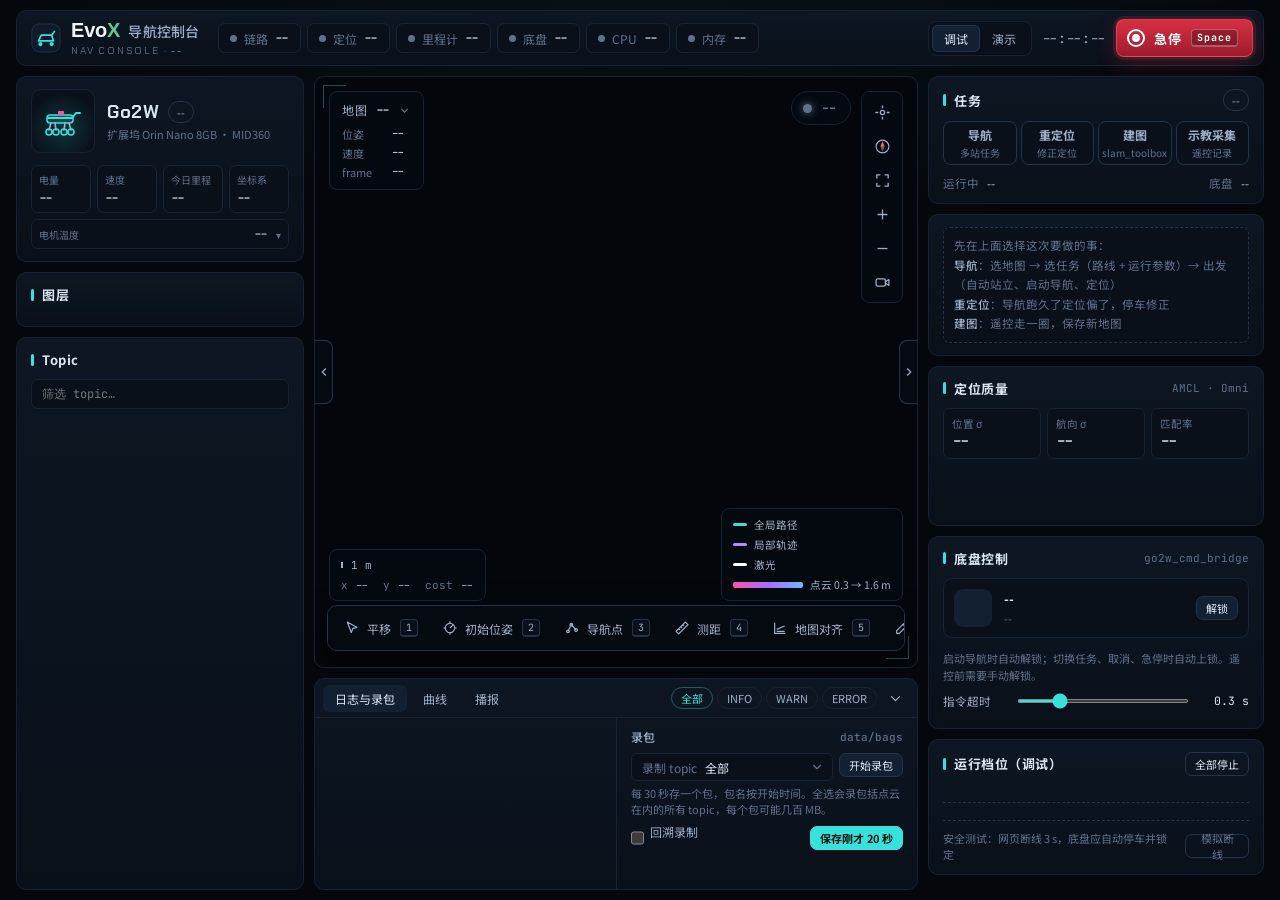
==== static/index.html @ 3ba80082 "Web console v1.1.14: audio broadcast through the robot's own speaker - server/audio.py: domain 0 aud" ====
<!doctype html>
<html lang="zh-CN">
<head>
<meta charset="utf-8">
<meta name="viewport" content="width=device-width, initial-scale=1">
<title>EvoX 导航控制台</title>
<link rel="icon" type="image/png" sizes="32x32" href="img/favicon-32.png">
<link rel="icon" type="image/png" sizes="64x64" href="img/favicon-64.png">
<link rel="apple-touch-icon" href="img/favicon-180.png">
<link rel="preconnect" href="https://fonts.googleapis.com">
<link rel="preconnect" href="https://fonts.gstatic.com" crossorigin>
<link rel="stylesheet" href="https://fonts.googleapis.com/css2?family=Chakra+Petch:wght@500;600;700&family=JetBrains+Mono:wght@400;500&family=Noto+Sans+SC:wght@400;500;700&display=swap">
<link rel="stylesheet" href="css/console.css">
</head>
<body>
<div class="app">
  <header class="top panel">
    <div class="brand">
      <img class="brand-photo robot-img" alt="Go2W" hidden>
      <svg class="robot-fallback" viewBox="0 0 32 32" aria-hidden="true"><rect x="1" y="1" width="30" height="30" rx="8" fill="#0f1b28" stroke="#22334a"/><path d="M8 19h16l-2-6H11z" fill="none" stroke="#38e1dc" stroke-width="1.8" stroke-linejoin="round"/><circle cx="10" cy="22.5" r="2.2" fill="#38e1dc"/><circle cx="22" cy="22.5" r="2.2" fill="#38e1dc"/><path d="M22 13l3-4" stroke="#38e1dc" stroke-width="1.8" stroke-linecap="round"/></svg>
      <div>
        <div class="brand-name"><span class="evox" aria-label="EvoX">Evo<i>X</i></span><span>导航控制台</span></div>
        <div class="brand-sub">NAV CONSOLE · <b id="srcBadge">--</b><button class="ver" id="verBadge" type="button" title="版本和更新说明" hidden></button></div>
      </div>
    </div>
    <div class="chips">
      <div class="chip" id="chLink"><i></i><span class="k">链路</span><b>--</b></div>
      <div class="chip" id="chLoc"><i></i><span class="k">定位</span><b>--</b></div>
      <div class="chip" id="chOdom"><i></i><span class="k">里程计</span><b>--</b></div>
      <div class="chip" id="chBase"><i></i><span class="k">底盘</span><b>--</b></div>
      <div class="chip" id="chPose" hidden><i></i><span class="k">姿态</span><b>--</b></div>
      <div class="chip" id="chCpu"><i></i><span class="k">CPU</span><b>--</b></div>
      <div class="chip" id="chMem"><i></i><span class="k">内存</span><b>--</b></div>
      <div class="chip rec" id="chRec" hidden><i></i><span class="k">录包</span><b>00:00</b></div>
    </div>
    <div class="top-right">
      <div class="seg" role="group" aria-label="界面模式">
        <button id="mDebug" class="on">调试</button><button id="mDemo">演示</button>
      </div>
      <div class="clock" id="clock">--:--:--</div>
      <button class="estop" id="estopBtn"><span class="estop-ring"></span>急停<kbd>Space</kbd></button>
    </div>
  </header>

  <div class="main">
    <aside class="col left">
      <section class="panel card">
        <div class="robot">
          <div class="robot-ico">
            <img class="robot-photo robot-img" alt="Go2W 机器人照片" hidden>
            <svg class="robot-fallback" width="46" height="34" viewBox="0 0 46 34" aria-hidden="true"><path d="M8 14h24l4-5h4" fill="none" stroke="#38e1dc" stroke-width="2" stroke-linecap="round" stroke-linejoin="round"/><rect x="7" y="11" width="26" height="8" rx="3" fill="rgba(56,225,220,.15)" stroke="#38e1dc" stroke-width="1.5"/><path d="M11 19l-2 7M29 19l2 7M15 19l1 7M25 19l-1 7" stroke="#9db0c7" stroke-width="1.6" stroke-linecap="round"/><circle cx="9" cy="28" r="3" fill="none" stroke="#38e1dc" stroke-width="1.6"/><circle cx="31" cy="28" r="3" fill="none" stroke="#38e1dc" stroke-width="1.6"/><circle cx="16" cy="28" r="3" fill="none" stroke="#38e1dc" stroke-width="1.6"/><circle cx="24" cy="28" r="3" fill="none" stroke="#38e1dc" stroke-width="1.6"/><rect x="18" y="7" width="6" height="4" rx="1" fill="#ff4fa3"/></svg>
          </div>
          <div>
            <div style="display:flex;align-items:center;gap:8px"><span class="robot-name">Go2W</span><span class="pill" id="robotPill">--</span></div>
            <div class="robot-sub">扩展坞 Orin Nano 8GB · MID360</div>
          </div>
        </div>
        <div class="stat4">
          <div><span>电量</span><b id="sBat">--</b></div>
          <div><span>速度</span><b id="sSpd">--</b></div>
          <div><span>今日里程</span><b id="sOdo">--</b></div>
          <div><span>坐标系</span><b id="sFrame">--</b></div>
        </div>
        <!-- 电机温度：平时一行显示最热的电机，点开看 16 个（4 条腿 × 髋 / 大腿 / 小腿 / 轮） -->
        <button class="mt-row" id="mtRow" aria-expanded="false" title="点开看全部电机温度">
          <span class="mt-k">电机温度</span><span class="mt-v" id="mtSum">--</span><span class="mt-car" aria-hidden="true">▾</span>
        </button>
        <div class="mt-box" id="mtBox" hidden>
          <!-- 下拉切换看什么（同 app「狗腿信息」）：温度 / 错误标志 -->
          <div class="mt-bar"><select id="mtView" aria-label="电机信息"></select><span class="mt-note" id="mtNote"></span></div>
          <div class="mt-grid" id="mtGrid"></div>
        </div>
        <!-- 运控姿态：站起 / 趴下；网页站起来（或跑完任务）后空闲 30 s 原地趴下，倒计时时可以「保持站立」 -->
        <div class="pose-row" id="poseRow" hidden>
          <span class="pose-txt" id="poseTxt">--</span>
          <button class="btn sm" id="poseHold" hidden title="不自动趴下，直到下次出发或手动趴下">保持站立</button>
          <button class="btn sm" id="poseUp">站起</button>
          <button class="btn sm danger" id="poseDown">趴下</button>
        </div>
        <!-- 爬台模式：融合策略（rough + climb 同时加载）才显示；开着时后端 5 Hz 发 2101，关掉 / 网页断开 1 s 内回 rough -->
        <div class="pose-row" id="climbRow" hidden>
          <span class="pose-txt" id="climbTxt">--</span>
          <button class="btn sm" id="climbBtn">开爬台模式</button>
        </div>
        <!-- 运控策略：只能趴着时切换（后端停掉运控、换策略重启） -->
        <div class="pose-row" id="policyRow" hidden>
          <span class="pose-txt">策略</span>
          <select class="policy-sel" id="policySel" aria-label="运控策略" title="只能趴着时切换"></select>
        </div>
      </section>

      <section class="panel card">
        <div class="card-h"><h3>图层</h3><span class="meta" id="layerCount"></span></div>
        <div class="layers" id="layers"></div>
      </section>

      <section class="panel card topics-card">
        <div class="card-h"><h3>Topic</h3><span class="meta" id="topicCount"></span></div>
        <input class="search" id="topicSearch" placeholder="筛选 topic…" autocomplete="off">
        <div class="topics" id="topics"></div>
      </section>
    </aside>

    <main class="center">
      <section class="stage" id="stage">
        <canvas id="map"></canvas>
        <button class="side-tab" id="leftToggle" title="收起左栏 ( [ )" aria-label="收起左栏" aria-expanded="true"><svg viewBox="0 0 24 24" fill="none" stroke="currentColor" stroke-width="2"><path d="M15 6l-6 6 6 6"/></svg></button>
        <button class="side-tab" id="rightToggle" title="收起右栏 ( ] )" aria-label="收起右栏" aria-expanded="true"><svg viewBox="0 0 24 24" fill="none" stroke="currentColor" stroke-width="2"><path d="M9 6l6 6-6 6"/></svg></button>
        <div class="hud hud-tl" id="hudTl">
          <button class="title" id="hudToggle" title="收起 / 展开">地图 <b id="hMap">--</b><svg viewBox="0 0 24 24" fill="none" stroke="currentColor" stroke-width="2"><path d="M6 9l6 6 6-6"/></svg></button>
          <span class="k">位姿</span><span class="v" id="hPose">--</span>
          <span class="k">速度</span><span class="v" id="hVel">--</span>
          <span class="k">frame</span><span class="v" id="hFrame">--</span>
        </div>
        <div class="aim-hint" id="aimHint" hidden></div>
        <div class="alignment-preview" id="alignPreview" hidden></div>
        <div class="hud run-state" id="runState" data-s="off" role="status" aria-live="polite"><i></i><b id="runStateTxt">--</b><small id="runStateSub"></small></div>
        <div class="hud hud-tr">
          <button class="ib" id="vFollow" title="跟随机器人 (F)"><svg viewBox="0 0 24 24" fill="none" stroke="currentColor" stroke-width="1.8"><circle cx="12" cy="12" r="3"/><path d="M12 2v4M12 18v4M2 12h4M18 12h4"/></svg></button>
          <button class="ib" id="vRot" title="地图方向"><svg viewBox="0 0 24 24" fill="none" stroke="currentColor" stroke-width="1.6"><circle cx="12" cy="12" r="9"/><g id="vRotNeedle"><path d="M12 4.5l3 7.5h-6z" fill="#ff6b6b" stroke="none"/><path d="M12 19.5l-3-7.5h6z" fill="currentColor" stroke="none" opacity=".55"/></g></svg></button>
          <button class="ib" id="vFit" title="适配地图"><svg viewBox="0 0 24 24" fill="none" stroke="currentColor" stroke-width="1.8"><path d="M4 9V4h5M20 9V4h-5M4 15v5h5M20 15v5h-5"/></svg></button>
          <button class="ib" id="vIn" title="放大"><svg viewBox="0 0 24 24" fill="none" stroke="currentColor" stroke-width="1.8"><path d="M12 5v14M5 12h14"/></svg></button>
          <button class="ib" id="vOut" title="缩小"><svg viewBox="0 0 24 24" fill="none" stroke="currentColor" stroke-width="1.8"><path d="M5 12h14"/></svg></button>
          <button class="ib" id="vCam" title="摄像头浮窗" aria-label="打开摄像头浮窗" aria-pressed="false"><svg viewBox="0 0 24 24" fill="none" stroke="currentColor" stroke-width="1.8" stroke-linejoin="round"><rect x="3" y="7" width="13" height="10" rx="2"/><path d="M16 11l5-3v8l-5-3"/></svg></button>
        </div>
        <div class="cam-float" id="camFloat" hidden>
          <div class="cam-head" id="camHead" title="拖动移动位置"><span class="cam-title">前置摄像头</span><span class="sp"></span><button class="ib cam-x" id="camClose" title="关闭" aria-label="关闭摄像头浮窗"><svg viewBox="0 0 24 24" fill="none" stroke="currentColor" stroke-width="2"><path d="M6 6l12 12M18 6L6 18"/></svg></button></div>
          <div class="cam-view"><video id="camVideo" muted playsinline autoplay disablepictureinpicture></video><div class="cam-msg" id="camMsg">正在连接摄像头…</div></div>
          <div class="cam-bar"><span id="camInfo">最多 3 人同时观看</span></div>
          <div class="cam-grip" id="camGrip" title="拖动调整大小（保持比例），双击恢复默认"></div>
        </div>
        <div class="hud medit" id="medit" hidden>
          <div class="medit-head"><b>地图编辑</b><span class="mono" id="meditName"></span><span class="sp"></span><button class="ib" id="meditClose" title="退出编辑" aria-label="退出地图编辑"><svg viewBox="0 0 24 24" fill="none" stroke="currentColor" stroke-width="1.8"><path d="M6 6l12 12M18 6L6 18"/></svg></button></div>
          <div class="seg medit-tabs" id="meditTabs" role="tablist" aria-label="编辑内容"><button data-tab="map" title="去噪、擦除、画墙、裁剪：改地图本身，另存为新地图">修地图</button><button data-tab="keep" title="禁行线、禁行区域：不改地图，存在这张图上，导航中保存马上生效">禁行区</button></div>
          <div class="medit-pane" id="meditMapPane">
          <div class="seg medit-tools" id="meditTools" role="group" aria-label="编辑工具">
            <button data-et="pan">平移</button><button data-et="free">擦成空地</button><button data-et="occ">画墙</button><button data-et="unknown">擦成未知</button><button data-et="crop">裁剪</button>
          </div>
          <div class="medit-hint" id="meditHint"></div>
          <label class="medit-row" id="meditBrushRow"><span class="k">笔刷</span><input type="range" id="meditBrush" min="0" max="20" step="1"><b class="mono" id="meditBrushTxt"></b></label>
          <div class="medit-sec">
            <label class="medit-row"><span class="k">去噪</span><input type="range" id="meditSpeck" min="1" max="40" step="1" title="不超过这么多格的孤立障碍算噪点（1 格 = 5×5 cm）"><b class="mono" id="meditSpeckTxt"></b></label>
            <div class="medit-row"><label class="medit-chk"><input type="checkbox" id="meditShow"><span id="meditSpeckInfo"></span></label><button class="btn sm" id="meditDenoise">去掉</button></div>
          </div>
          <div class="medit-row"><button class="btn sm ghost" id="meditUndo" title="撤销（Ctrl/⌘+Z）">撤销</button><button class="btn sm ghost" id="meditRedo" title="重做（Ctrl/⌘+Shift+Z）">重做</button><button class="btn sm ghost" id="meditCompare" title="按住看原图">按住看原图</button><span class="sp"></span><span class="medit-dirty" id="meditDirty"></span></div>
          <button class="btn pri medit-save" id="meditSave">另存为新地图…</button>
          </div>
          <div class="medit-pane" id="meditKeepPane" hidden>
            <div class="seg medit-tools" id="keepTools" role="group" aria-label="禁行区工具">
              <button data-kt="pan">平移</button><button data-kt="line">禁行线</button><button data-kt="zone">禁行区域</button><button data-kt="del">删除</button>
            </div>
            <div class="medit-hint" id="keepHint"></div>
            <button class="btn sm" id="keepFinish" hidden>完成这一条</button>
            <div class="keep-list" id="keepList"></div>
            <div class="medit-row"><button class="btn sm ghost" id="keepUndo" title="撤销（Ctrl/⌘+Z）">撤销</button><button class="btn sm ghost" id="keepRedo" title="重做（Ctrl/⌘+Shift+Z）">重做</button><span class="sp"></span><span class="medit-dirty" id="keepDirty"></span></div>
            <div class="keep-live" id="keepLive"></div>
            <button class="btn pri medit-save" id="keepSave">保存禁行区</button>
          </div>
        </div>
        <div class="mode-tag" id="mapTag" hidden>建图中 · slam_toolbox</div>
        <div class="tele" id="teleHint" hidden>
          <div class="keys"><kbd data-k="q">Q</kbd><kbd data-k="w">W</kbd><kbd data-k="e">E</kbd><kbd data-k="a">A</kbd><kbd data-k="s">S</kbd><kbd data-k="d">D</kbd></div>
          <div><b>键盘遥控</b><div style="color:var(--muted);font-size:11px;margin-top:2px">按住移动，松开即停 · W/S 前后 · A/D 转向 · Q/E 横移 · Z/C 换档</div></div>
          <div class="gear" id="teleGear" title="速度档位（Z 降档 / C 升档）"><button>慢</button><button>中</button><button>快</button></div>
        </div>
        <div class="toolbar" id="toolbar">
          <button class="tool" data-tool="pan" title="选择 / 平移"><svg viewBox="0 0 24 24" fill="none" stroke="currentColor" stroke-width="1.8" stroke-linejoin="round"><path d="M5 3l14 8-6 2-2 6z"/></svg><span>平移</span><kbd>1</kbd></button>
          <button class="tool" data-tool="init" title="设置初始位姿：点击并拖动方向"><svg viewBox="0 0 24 24" fill="none" stroke="currentColor" stroke-width="1.8"><circle cx="12" cy="12" r="7"/><path d="M12 12l5-5M12 2v3M12 19v3M2 12h3M19 12h3"/></svg><span>初始位姿</span><kbd>2</kbd></button>
          <button class="tool" data-tool="route" title="连续点击添加导航点"><svg viewBox="0 0 24 24" fill="none" stroke="currentColor" stroke-width="1.8"><path d="M6 17l5-10 7 8"/><circle cx="6" cy="17" r="2"/><circle cx="11" cy="7" r="2"/><circle cx="18" cy="15" r="2"/></svg><span>导航点</span><kbd>3</kbd></button>
          <button class="tool" data-tool="measure" title="测距"><svg viewBox="0 0 24 24" fill="none" stroke="currentColor" stroke-width="1.8"><path d="M3 17L17 3l4 4L7 21z"/><path d="M7 13l2 2M10 10l2 2M13 7l2 2"/></svg><span>测距</span><kbd>4</kbd></button>
          <button class="tool" data-tool="align" title="沿墙选两点，对齐地图方向"><svg viewBox="0 0 24 24" fill="none" stroke="currentColor" stroke-width="1.8"><path d="M4 4v16h16M7 14l12-5M7 17h12"/></svg><span>地图对齐</span><kbd>5</kbd></button>
          <button class="tool" data-tool="edit" title="地图编辑：去噪、擦除、裁剪，另存为新地图"><svg viewBox="0 0 24 24" fill="none" stroke="currentColor" stroke-width="1.8" stroke-linejoin="round"><path d="M4 20h4L19 9l-4-4L4 16z"/><path d="M13.5 6.5l4 4"/></svg><span>编辑</span><kbd>6</kbd></button>
          <div class="tsep"></div>
          <button class="tool" data-tool="teleop" title="键盘遥控"><svg viewBox="0 0 24 24" fill="none" stroke="currentColor" stroke-width="1.8"><rect x="2" y="7" width="20" height="11" rx="5"/><path d="M7 10.5v4M5 12.5h4"/><circle cx="16" cy="11.5" r="1"/><circle cx="18" cy="13.5" r="1"/></svg><span>遥控</span><kbd>T</kbd></button>
        </div>
        <div class="hud hud-bl">
          <div class="scale"><div class="scale-bar" id="scaleBar"></div><span id="scaleTxt">1 m</span></div>
          <div class="cursor" id="cursor">x <b>--</b>  y <b>--</b>  cost <b>--</b></div>
        </div>
        <div class="hud hud-br">
          <div class="lg"><span style="background:var(--accent)"></span>全局路径</div>
          <div class="lg"><span style="background:var(--traj)"></span>局部轨迹</div>
          <div class="lg"><span style="background:#fff"></span>激光</div>
          <div class="lg"><span class="grad"></span>点云 0.3 → 1.6 m</div>
        </div>
        <div class="offline" id="offline" hidden><div><b id="offT">正在连接后端…</b><span id="offS"></span></div></div>
        <div class="alert-bar" id="alertBar" data-s="crit" role="alert" hidden>
          <i>!</i>
          <div class="alert-body"><b id="alertTitle"></b><span id="alertDetail"></span><small id="alertFix"></small><ul id="alertList" hidden></ul></div>
          <button class="btn sm ghost" id="alertMore" hidden></button>
        </div>
        <div class="toast" id="toast"><i>✓</i><span></span></div>
        <div class="banner" id="estopBanner" hidden>
          <div class="banner-box">
            <h2>急停已触发</h2>
            <p>已发送 StopMove，底盘已锁定。解除后需要重新解锁才能运动。</p>
            <button class="btn" id="estopRelease">解除急停</button>
          </div>
        </div>
      </section>

      <section class="panel drawer" id="drawer">
        <div class="drawer-grip" id="drawerGrip" title="拖动调整高度，双击恢复默认"></div>
        <div class="dh">
          <button class="dtab on" data-pane="pLogs">日志与录包</button>
          <button class="dtab" data-pane="pPlots">曲线</button>
          <button class="dtab" data-pane="pAudio">播报</button>
          <div class="sp"></div>
          <div id="logFilters" style="display:flex;gap:4px">
            <button class="fchip on" data-lv="ALL">全部</button><button class="fchip" data-lv="INFO">INFO</button><button class="fchip" data-lv="WARN">WARN</button><button class="fchip" data-lv="ERROR">ERROR</button>
          </div>
          <button class="ib" id="drawerToggle" title="收起 / 展开" style="width:28px;height:28px"><svg viewBox="0 0 24 24" fill="none" stroke="currentColor" stroke-width="1.8"><path d="M6 9l6 6 6-6"/></svg></button>
        </div>
        <div class="db">
          <div class="dpane" id="pPlots" hidden>
            <div class="plots">
              <div class="plot-side" id="plotSide">
                <span class="plot-tip">可多选，同时显示</span>
                <button data-m="v" aria-pressed="false">线速度 vx</button>
                <button data-m="w" aria-pressed="false">角速度 wz</button>
                <button data-m="tilt" aria-pressed="false">姿态 roll / pitch</button>
                <button data-m="loc" aria-pressed="false">定位匹配率</button>
              </div>
              <div class="plot-grid" id="plotGrid"></div>
            </div>
          </div>
          <div class="dpane" id="pAudio" hidden>
            <div class="mb">
              <div>
                <h4>音频 <button class="btn sm pri" id="auUp">上传音频</button></h4>
                <input type="file" id="auFile" accept="audio/*,.mp3,.wav,.m4a,.aac,.ogg,.flac" hidden>
                <div id="auList"></div>
              </div>
              <div>
                <h4>喇叭 <button class="btn sm" id="auStop" disabled>停止播报</button></h4>
                <div class="au-now" id="auNow" aria-live="polite">--</div>
                <label class="au-vol"><span>音量</span><input type="range" id="auVol" min="0" max="10" step="1" disabled><b class="mono" id="auVolTxt">--</b></label>
                <p class="bag-tip">用狗本体的喇叭。新的播报会打断正在播的；播报不影响导航和任务。上传时自动统一音量。</p>
              </div>
            </div>
          </div>
          <div class="dpane" id="pLogs">
            <div class="mb">
              <div class="logs" id="logBox"></div>
              <div>
                <h4>录包 <span class="mono" style="color:var(--muted);font-size:11px">data/bags</span></h4>
                <!-- 录哪些 topic：下拉多选，默认全选（= *，之后新出现的 topic 也会录）；取消勾选后只录勾着的；刷新页面恢复全选 -->
                <div class="inrow bag-row">
                  <div class="tsel" id="bagSel">
                    <button class="tsel-btn" id="bagSelBtn" type="button" aria-haspopup="listbox" aria-expanded="false" aria-controls="bagSelPop"><span class="tsel-k">录制 topic</span><span class="tsel-v" id="bagSelSum">全部</span><svg viewBox="0 0 24 24" fill="none" stroke="currentColor" stroke-width="2" stroke-linecap="round" stroke-linejoin="round"><path d="M6 9l6 6 6-6"/></svg></button>
                    <div class="tsel-pop" id="bagSelPop" hidden>
                      <div class="tsel-head"><label><input type="checkbox" id="bagSelAll"> 全选</label><input id="bagSelQ" type="search" placeholder="筛选 topic" spellcheck="false" autocomplete="off" aria-label="筛选 topic"></div>
                      <div class="tsel-list" id="bagSelList" role="listbox" aria-multiselectable="true"></div>
                    </div>
                  </div>
                  <button class="btn sm" id="bagBtn">开始录包</button>
                </div>
                <div class="bag-tip">每 30 秒存一个包，包名按开始时间。全选会录包括点云在内的所有 topic，每个包可能几百 MB。</div>
                <div class="inrow rb-row"><label class="bag-livox"><input type="checkbox" id="rbOn"> 回溯录制</label><span class="meta rb-state" id="rbState"></span><button class="btn sm pri" id="rbSave">保存刚才 20 秒</button></div>
                <div id="bagList"></div>
              </div>
            </div>
          </div>
        </div>
      </section>
    </main>

    <aside class="col right">
      <section class="panel card">
        <div class="card-h"><h3>任务</h3><span class="pill" id="stackPill">--</span></div>
        <div class="tasks" id="taskTabs">
          <button data-t="nav">导航<small>多站任务</small></button>
          <button data-t="reloc">重定位<small>修正定位</small></button>
          <button data-t="map">建图<small>slam_toolbox</small></button>
          <button data-t="taught">示教采集<small>遥控记录</small></button>
        </div>
        <div class="robot-line"><span>运行中</span><b id="stackTxt">--</b><span class="sp"></span><span>底盘</span><b id="armTxt">--</b></div>
      </section>

      <section class="panel card" id="flowNone">
        <div class="note">先在上面选择这次要做的事：<br><b>导航</b>：选地图 → 选任务（路线 + 运行参数）→ 出发（自动站立、启动导航、定位）<br><b>重定位</b>：导航跑久了定位偏了，停车修正<br><b>建图</b>：遥控走一圈，保存新地图</div>
      </section>

      <section class="panel card" id="flowNav" hidden>
        <div class="flow" id="navFlow">
          <div class="step" id="stMap" data-s="todo">
            <div class="step-h"><div class="step-n"><span>1</span></div><div class="step-t">地图<span class="step-s" id="stMapSub"></span></div><button class="btn sm ghost step-more" data-open="stMap" hidden>更改</button></div>
            <div class="step-b">
              <p class="hint" id="navMapHint">导航不用先开：选好地图就能编辑任务，点「出发」时用这张图启动导航。</p>
              <div class="inrow"><select id="navMapSel" aria-label="地图"></select><button class="btn sm" id="navMapLoad">切换</button><button class="btn sm ghost" id="navMapRename" title="给下拉框里选中的地图起个显示名（可以中文）">改名</button><button class="btn sm ghost" id="navMapMgr" title="删除不用的地图">管理</button></div>
            </div>
          </div>
          <div class="step" id="stRoute" data-s="todo">
            <div class="step-h"><div class="step-n"><span>2</span></div><div class="step-t">导航任务<span class="step-s" id="stRouteSub"></span></div><button class="btn sm ghost step-more" data-open="stRoute" hidden>更改</button></div>
            <div class="step-b">
              <div class="route-form">
                <div class="inrow">
                  <select id="routeSelect" aria-label="已保存任务"></select>
                  <button class="btn sm" id="routeNew">新建</button>
                  <button class="btn sm danger" id="routeDelete" title="删除所选任务" hidden>删除</button>
                </div>
                <div class="route-hint" id="routeHint" aria-live="polite"></div>
                <ol id="routePoints" class="route-points"></ol>
                <div class="btn-row route-controls">
                  <button class="btn sm pri" id="routeConfirm">确认路线</button>
                </div>
                <div class="route-opts" id="routeOpts" hidden>
                  <div class="route-opts-h">运行参数<span id="routeOptsDirty" hidden>已修改</span></div>
                  <div class="patrol-opt route-loop"><label><input type="checkbox" id="routeRound" aria-describedby="routeLoopTip">循环</label><input id="routeLoops" type="number" min="0" max="1000" value="1" aria-label="循环圈数" disabled><span>圈</span></div>
                  <div class="route-hint route-loop-tip" id="routeLoopTip">到终点后直接回 1 号点算一圈，不原路返回 · 0 圈 = 一直循环</div>
                  <div class="patrol-opt route-loop"><label><input type="checkbox" id="routeThrough" aria-describedby="routeThroughTip" checked>连续通过</label></div>
                  <div class="route-hint route-loop-tip" id="routeThroughTip">一次规划经过各站的连续路径，中间站不减速、不停车；设了停留的站和终点照常停稳。关掉 = 一站一站走</div>
                  <div class="sl"><label for="rtV">最大 vx</label><input type="range" id="rtV" min="0.1" max="1.2" step="0.05" value="0.45"><output id="oRtV">0.45 m/s</output></div>
                  <div class="sl"><label for="rtW">最大 wz</label><input type="range" id="rtW" min="0.2" max="1.5" step="0.1" value="1.2"><output id="oRtW">1.2 rad/s</output></div>
                </div>
                <div class="inrow route-controls" id="routeSaveRow" hidden>
                  <input id="routeName" placeholder="任务名称" aria-label="任务名称" maxlength="60">
                  <button class="btn sm pri" id="routeSave">保存任务</button>
                  <button class="btn sm ghost" id="routeRevert" title="放弃没保存的参数修改" hidden>撤销</button>
                </div>
                <div class="route-go" id="routeGo">
                  <div class="route-launch">
                    <button class="btn pri big" id="routeRun" aria-describedby="routeRunHint" disabled>出发</button>
                    <div class="route-hint" id="routeRunHint" aria-live="polite"></div>
                  </div>
                  <div class="route-resume" id="routeResume" hidden>
                    <div class="route-resume-head"><b>上次没跑完</b><span id="routeResumeWhen"></span></div>
                    <div class="route-resume-info" id="routeResumeInfo"></div>
                    <ol class="route-resume-stops" id="routeResumeStops" aria-label="各站完成情况"></ol>
                    <div class="route-resume-why" id="routeResumeWhy"></div>
                    <div class="btn-row"><button class="btn pri" id="routeResumeGo">继续任务</button><button class="btn" id="routeResumeSkip">跳过这站继续</button></div>
                    <div class="route-hint">继续：站起、启动导航、定位后，从没到的那一站接着跑完剩下的站，圈数接着算。点上面的「从头出发」是从第 1 站重新开始，断点作废。</div>
                  </div>
                  <ul class="prep-list" id="prepList" hidden>
                    <li data-k="stand"><i></i><span>站立</span><small></small></li>
                    <li data-k="nav"><i></i><span>启动导航</span><small></small></li>
                    <li data-k="loc"><i></i><span>自动定位</span><small></small></li>
                    <li data-k="go"><i></i><span>下发任务</span><small></small></li>
                  </ul>
                  <div class="note" id="navAutoNote" hidden></div>
                  <div class="inrow" id="prepLocRow" hidden><button class="btn sm pri" id="navAutoBtn">自动定位</button><button class="btn sm" id="navMoveBtn" hidden title="机器狗小范围移动一次（前进 / 后退 0.3 m 或原地转 45°）后再自动定位，两处结果一致就采用">移动后重试</button><button class="btn sm" id="navInitBtn">在地图上选择</button><button class="btn sm" id="navInitOk" title="AMCL 现在的位姿是对的，不用重新设置">当前位置正确</button></div>
                  <div class="btn-row" id="prepBtns" hidden><button class="btn danger" id="prepStop">取消出发</button><button class="btn" id="prepRetry" hidden>重试</button></div>
                  <p class="hint">点「出发」后自动：站立 → 启动导航 → 定位 → 解锁底盘并出发。随时可以按急停（Space）或「取消出发」。</p>
                </div>
              </div>
            </div>
          </div>
        </div>
      </section>

      <section class="panel card" id="taskCard" hidden>
        <div class="card-h"><h3>导航任务</h3><span class="pill" id="taskPill">--</span></div>
        <div id="taskBody">
          <div class="task-title" id="taskTitle">--</div>
          <div class="task-sub" id="taskSub">--</div>
          <div class="prog"><div class="prog-bar" id="progBar"></div></div>
          <div class="kv4">
            <div><span>剩余</span><b id="tRem">--</b></div>
            <div><span>预计</span><b id="tEta">--</b></div>
            <div><span>用时</span><b id="tEl">--</b></div>
            <div><span>恢复</span><b id="tRec">0</b></div>
          </div>
          <ol class="steps" id="steps"></ol>
          <div class="task-speed" id="taskSpeed">
            <div class="route-opts-h">临时调速<span>只对这次运行生效，不改保存的任务</span></div>
            <div class="sl"><label for="slV">最大 vx</label><input type="range" id="slV" min="0.1" max="1.2" step="0.05" value="0.45"><output id="oV">0.45 m/s</output></div>
            <div class="sl"><label for="slW">最大 wz</label><input type="range" id="slW" min="0.2" max="1.5" step="0.1" value="1.2"><output id="oW">1.2 rad/s</output></div>
          </div>
        </div>
        <div class="empty" id="taskEmpty" hidden>当前没有任务。在上方选择一个多站任务，或用地图工具栏的「导航点」新建。</div>
        <div class="btn-row">
          <button class="btn" id="btnPause">暂停</button>
          <button class="btn danger" id="btnCancel">取消</button>
        </div>
      </section>

      <section class="panel card" id="flowTaught" hidden>
        <div class="card-h"><h3>示教采集</h3><span class="pill" id="taughtState">未读取</span></div>
        <div class="inrow rb-row taught-nav-row"><label class="bag-livox"><input type="checkbox" id="taughtNavOn"> 启用示教导航</label><span class="meta rb-state" id="taughtNavState"></span></div>
        <p class="hint">每张地图保存一条参考轨迹。</p>
        <label class="taught-label" for="taughtMapSel">使用的地图</label>
        <div class="inrow"><select id="taughtMapSel" aria-label="示教地图"></select><button class="btn sm ghost" id="taughtRefresh">读取</button></div>
        <p class="hint" id="taughtMapHint"></p>
        <div class="taught-stats"><span>已保存<b id="taughtReference">--</b></span><span>本次采样<b id="taughtSamples">--</b></span></div>
        <div class="taught-legend"><span><i class="ref"></i>已保存参考</span><span><i class="live"></i>本次采样（断口不连线）</span></div>
        <div class="btn-row taught-buttons"><button class="btn sm" id="taughtPrepare">准备示教</button><button class="btn sm" id="taughtCheck">重新自检</button></div>
        <div class="taught-check-result" id="taughtCheckResult" data-s="idle" role="status" aria-live="polite">
          <span id="taughtCheckIcon" aria-hidden="true"></span>
          <div><strong id="taughtCheckNote">尚未自检</strong><p id="taughtCheckHint">选择地图后，点击准备示教。</p></div>
        </div>
        <ul class="taught-checks" id="taughtChecks" aria-label="示教自检状态" hidden></ul>
        <ul class="taught-check-problems" id="taughtCheckProblems" hidden></ul>
        <details class="taught-check-details" id="taughtCheckDetails" hidden>
          <summary id="taughtCheckDetailsLabel">检测详情</summary>
          <ul id="taughtCheckMessages"></ul>
        </details>
        <div class="taught-section">
          <label class="taught-label" for="taughtMode">本次如何更新参考轨迹</label>
          <select id="taughtMode"><option value="replace">整条替换（无轨迹时创建）</option><option value="append">在旧末端追加</option><option value="replace_segment">替换选中区间</option></select>
          <div id="taughtRangeRow" hidden>
            <div class="taught-range"><label>起点序号<input id="taughtRangeStart" type="number" min="1" step="1" value="1"></label><label>终点序号<input id="taughtRangeEnd" type="number" min="2" step="1" value="2"></label></div>
            <button class="btn sm ghost" id="taughtPickRange">在地图上选择两个端点</button>
            <p class="hint">沿原轨迹顺序选择起止点；只替换两点之间，区间外保持原样。</p>
          </div>
          <p class="hint" id="taughtModeHint"></p>
          <button class="btn pri taught-wide" id="taughtStart" disabled>开始采集</button>
          <p class="hint" id="taughtStartBlocker"></p>
        </div>
        <div class="taught-section" id="taughtCapture" hidden>
          <div class="taught-capture-head"><b id="taughtCaptureTitle">采集草稿</b><span class="mono" id="taughtCaptureId"></span></div>
          <p class="hint" id="taughtCaptureNote" role="status" aria-live="polite"></p>
          <div class="btn-row taught-buttons"><button class="btn sm" id="taughtTeleop">键盘遥控 (T)</button><button class="btn sm" id="taughtPause">暂停采集</button><button class="btn sm" id="taughtResume">自检后继续</button></div>
          <div class="btn-row taught-buttons"><button class="btn sm pri" id="taughtFinish">结束并平滑保存</button><button class="btn sm ghost" id="taughtAbandon">放弃本次草稿</button></div>
          <a class="taught-link" id="taughtRecover" target="_blank" rel="noopener">在独立编辑器恢复草稿</a>
        </div>
        <div class="note" id="taughtProcessing" hidden role="status" aria-live="polite"></div>
        <div class="note" id="taughtMessage" hidden role="status" aria-live="polite"></div>
        <a class="btn ghost taught-editor-link" id="taughtEditorLink" href="/taught-editor" target="_blank" rel="noopener">打开独立路线编辑器</a>
        <p class="hint">独立编辑器只读写保存的地图文件，可新建、拖点、插点、删点；不会切换机器人地图。</p>
      </section>

      <section class="panel card" id="flowReloc" hidden>
        <div class="card-h"><h3>重定位</h3><span class="meta" id="relocMeta"></span></div>
        <div class="note" id="relocNote"></div>
        <div class="note warn" id="relocWait" hidden></div>
        <div id="relocBody">
          <div class="reloc-match"><b id="relocMatch">--</b><small id="relocMatchSub">激光贴墙比例（匹配率）</small></div>
          <div class="reloc-bar"><i id="relocBar"></i></div>
          <div class="reloc-legend"><span><i style="background:var(--ok)"></i>贴着墙</span><span><i style="background:var(--crit)"></i>悬空 / 没对上</span><span><i style="background:#38e1dc"></i>修正后的位置</span></div>
          <div class="reloc-row"><span>步长</span>
            <div class="seg2" id="relocSteps"><button data-i="0">1 cm · 0.5°</button><button data-i="1">5 cm · 1°</button><button data-i="2">20 cm · 5°</button></div></div>
          <div class="reloc-pad" id="relocPad">
            <button data-n="ccw" title="逆时针 (Q)">⟲</button><button data-n="u" title="上 (↑)">↑</button><button data-n="cw" title="顺时针 (E)">⟳</button>
            <button data-n="l" title="左 (←)">←</button><span class="c" id="relocUnit"></span><button data-n="r" title="右 (→)">→</button>
            <span></span><button data-n="d" title="下 (↓)">↓</button><span></span>
          </div>
          <p class="hint">方向键按屏幕方向平移，Q / E 旋转；也可以在地图上拖青色机器人平移、拖车头的圆点旋转。点「应用」之前不会发给 AMCL。</p>
          <div class="reloc-delta" id="relocDelta"></div>
          <div class="inrow"><button class="btn sm ghost" id="relocUndo" disabled>撤销改动</button><button class="btn sm pri" id="relocApply" disabled style="flex:1">应用到 AMCL</button></div>
        </div>
        <div class="note" id="relocAutoNote" hidden style="margin-top:10px"></div>
        <div class="inrow" style="margin-top:10px"><button class="btn sm" id="relocAuto" title="用当前激光在整张地图上自动找机器人位置（机器人要静止）。结果可信才发给 AMCL">自动定位</button><button class="btn sm" id="relocMove" hidden title="机器狗小范围移动一次（前进 / 后退 0.3 m 或原地转 45°）后再自动定位，两处结果一致就采用">移动后重试</button><button class="btn sm" id="relocInit" title="偏得太远、微调不过来时，用「初始位姿」工具重新点一个位置">重新给位置</button><button class="btn sm" id="relocBack" style="flex:1">完成，返回导航</button></div>
      </section>

      <section class="panel card" id="flowMap" hidden>
        <div class="note" id="mapOff" hidden>建图没有运行。<button class="btn sm pri" id="mapStart">开始建图…</button></div>
        <div class="flow" id="mapFlow">
          <div class="step" id="mpRun" data-s="todo">
            <div class="step-h"><div class="step-n"><span>1</span></div><div class="step-t">建图中<span class="step-s" id="mpRunSub"></span></div></div>
            <div class="step-b">

            </div>
          </div>
          <div class="step" id="mpTele" data-s="todo">
            <div class="step-h"><div class="step-n"><span>2</span></div><div class="step-t">遥控走一圈<span class="step-s" id="mpTeleSub"></span></div></div>
            <div class="step-b">
              <p class="hint">慢速走完整个区域，最后回到起点附近形成闭环；墙角、门口多停一下。遥控前要先在「底盘控制」里解锁。</p>
              <div class="inrow"><button class="btn sm" id="mapTele">键盘遥控 (T)</button></div>
              <label class="map-chk"><input type="checkbox" id="mapBag"><span>同时录包（data/bags；topic 在底部「日志与录包」里改）</span></label>
            </div>
          </div>
          <div class="step" id="mpAlign" data-s="todo">
            <div class="step-h"><div class="step-n"><span>3</span></div><div class="step-t">地图对齐（可选）<span class="step-s" id="mpAlignSub"></span></div></div>
            <div class="step-b">
              <p class="hint">沿一面直墙选两点，把地图画面转正。</p>
              <div class="alignment-controls">
                <div class="alignment-buttons"><button class="btn sm" id="alignSelect">沿墙选两点</button><button class="btn sm" id="alignHorizontal">对齐水平</button><button class="btn sm" id="alignVertical">对齐竖直</button><button class="btn sm ghost" id="alignReset">复位方向</button></div>
                <div id="alignStatus" class="meta">选择至少 0.5 米的直墙，推荐 1 米以上。</div>
                <button class="btn sm pri" id="saveAlignedMap" disabled>保存对齐地图</button>
                <span class="meta">一般不需要导出：显示方向只转画面就够了。导出的对齐副本坐标会变，路线和初始位姿要重做；原图保留用于续建。</span>
              </div>
            </div>
          </div>
          <div class="step" id="mpSave" data-s="todo">
            <div class="step-h"><div class="step-n"><span>4</span></div><div class="step-t">保存地图<span class="step-s" id="mpSaveSub"></span></div></div>
            <div class="step-b">
              <p class="hint">不会覆盖同名地图；可以多次保存，每次存成一个新名字（保存后自动换成下一个名字）。</p>
              <p class="hint warn" id="mpFrozen" hidden></p>
              <div class="inrow" id="mpFrozenRow" hidden><button class="btn sm" id="mapResume">继续建图</button></div>
              <p class="hint" id="mpAuto" hidden></p>
              <div class="inrow"><input id="mapName" aria-label="地图名" maxlength="40" spellcheck="false"><button class="btn sm pri" id="saveMap">保存</button></div>
            </div>
          </div>
          <div class="step" id="mpCont" data-s="todo">
            <div class="step-h"><div class="step-n"><span>C</span></div><div class="step-t">续建已有地图<span class="step-s" id="mpContSub"></span></div></div>
            <div class="step-b">
              <p class="hint">在已有地图上继续采集，把新区域并进同一张图（扩范围、补盲区、补新开的门洞）。<b>只能加不能删</b>：挪走的家具在旧图里仍然占着位置。续建永远另存新名字，基准图不动。</p>
              <div class="inrow"><select id="contBase" aria-label="续建基准图"></select><button class="btn sm" id="contPre" title="只查文件，不动机器人">检查基准</button></div>
              <div class="inrow"><input id="contName" aria-label="续建后的新图名" maxlength="40" spellcheck="false"><button class="btn sm pri" id="contStart" disabled>开始续建</button></div>
              <div class="inrow"><button class="btn sm" id="contStartParking" disabled>从停车点开始</button></div>
              <p class="hint">自动定位不确定时，可选候选或手动输入基准图坐标。朝向从地图 x 轴逆时针计算。自检通过后开始采集。</p>
              <div class="inrow cont-manual"><input id="contMx" type="number" step="0.01" placeholder="x" aria-label="手动起点 x"><input id="contMy" type="number" step="0.01" placeholder="y" aria-label="手动起点 y"><input id="contMyaw" type="number" step="1" placeholder="朝向°" aria-label="手动起点朝向（度）"><button class="btn sm" id="contStartManual" disabled title="用左边填的 x、y、朝向作为起点开始续建">手动开始</button></div>
              <div class="inrow"><button class="btn sm ghost" id="contPark" title="保存当前位置，供从停车点开始时使用">把当前位置记成停车点</button><button class="btn sm ghost" id="contParkClear" title="删掉这张图的续建停车点">删除停车点</button></div>
              <div class="meta" id="contStatus"></div>
              <div id="contCandidates" hidden><canvas id="contCandidateMap" aria-label="基准图上的起点候选" style="width:100%;max-width:300px"></canvas><div class="inrow" id="contCandidateChoices"></div></div>
              <div class="inrow" id="contRow" hidden><button class="btn sm" id="contCheck">自检</button><button class="btn sm pri" id="contFinish" disabled>收工保存</button><button class="btn sm ghost" id="contAbort">放弃</button></div>
            </div>
          </div>
          <div class="step" id="mpEnd" data-s="todo">
            <div class="step-h"><div class="step-n"><span>5</span></div><div class="step-t">结束建图<span class="step-s" id="mpEndSub"></span></div></div>
            <div class="step-b">
              <button class="btn pri" id="mapToNav" style="width:100%">用这张图去导航…</button>
              <button class="btn ghost" id="mapStop" style="width:100%;margin-top:6px">停止建图</button>
            </div>
          </div>
        </div>
      </section>

      <section class="panel card" id="rtabCard" hidden>
        <div class="card-h"><h3>RTAB 库</h3><span class="pill" id="rtabPill">--</span></div>
        <p class="hint" id="rtabNote"></p>
        <div class="btn-row" id="rtabBtns">
          <button class="btn sm" id="rtabStart" hidden>开始录</button>
          <button class="btn sm pri" id="rtabCont" hidden>局部重扫…</button>
          <button class="btn sm" id="rtabPause" hidden>暂停</button>
          <button class="btn sm" id="rtabResume" hidden>继续</button>
          <button class="btn sm ghost" id="rtabStop" hidden>停止并保存</button>
        </div>
        <label class="map-chk"><input type="checkbox" id="rtabAuto"><span>建图时自动同时录（以后局部更新地图要用）</span></label>
        <p class="hint" id="rtabLast" hidden></p>
      </section>

      <section class="panel card">
        <div class="card-h"><h3>定位质量</h3><span class="meta">AMCL · Omni</span></div>
        <div class="loc3">
          <div><span>位置 σ</span><b id="lStd">--</b></div>
          <div><span>航向 σ</span><b id="lYaw">--</b></div>
          <div><span>匹配率</span><b id="lMatch">--</b></div>
        </div>
        <canvas class="spark" id="spark"></canvas>
      </section>

      <section class="panel card">
        <div class="card-h"><h3>底盘控制</h3><span class="meta">go2w_cmd_bridge</span></div>
        <div class="arm" id="armBox" data-s="unknown">
          <div class="arm-ico" id="armIco"></div>
          <div class="arm-t"><b id="armT">--</b><span id="armS">--</span></div>
          <button class="btn sm" id="armBtn">解锁</button>
        </div>
        <div class="hint" style="margin-top:6px">启动导航时自动解锁；切换任务、取消、急停时自动上锁。遥控前需要手动解锁。</div>
        <div class="sl debug-only"><label for="slT">指令超时</label><input type="range" id="slT" min="0.1" max="1" step="0.1" value="0.3"><output id="oT">0.3 s</output></div>
      </section>

      <section class="panel card debug-only">
        <div class="card-h"><h3>运行档位（调试）</h3><button class="btn sm ghost" id="modeStop">全部停止</button></div>
        <div class="modes" id="modes"></div>
        <div class="procs" id="procs"></div>
        <div class="nodes" id="nodes"></div>
        <div class="safety debug-only"><span>安全测试：网页断线 3 s，底盘应自动停车并锁定</span><button class="btn sm ghost" id="simDrop">模拟断线</button></div>
      </section>
    </aside>
  </div>
</div>
<script src="js/vendor/jmuxer.min.js"></script><!-- jmuxer 2.0.7（MIT，见 js/vendor/jmuxer.LICENSE）：H.264 → MSE，播放摄像头画面 -->
<script type="module" src="js/main.js"></script>
</body>
</html>
---- static/css/console.css ----
/* Layout: control-room console — health strip on top, layers | map stage + drawer | task & control rail */
:root{
  color-scheme:dark;
  --bg:#04070c; --panel:#09101a; --panel-2:#0d1622; --raise:#132032; --line:#172334; --line-2:#22334a;
  --fg:#dbe6f3; --fg-2:#9db0c7; --muted:#5f718a;
  --accent:#38e1dc; --accent-soft:rgba(56,225,220,.12); --accent-line:rgba(56,225,220,.35);
  --cloud:#ff4fa3; --traj:#b28cff; --particle:#ffe08a;
  --ok:#35d48a; --warn:#f3b13f; --crit:#ff4b5c;
  --f-display:"Chakra Petch","Noto Sans SC",system-ui,sans-serif;
  --f-body:"Noto Sans SC","PingFang SC","Microsoft YaHei",system-ui,sans-serif;
  --f-mono:"JetBrains Mono",ui-monospace,Menlo,Consolas,monospace;
}
*{box-sizing:border-box}
html,body{height:100%}
body{margin:0;background:var(--bg);color:var(--fg);font-family:var(--f-body);font-size:13px;overflow:hidden;
  background-image:radial-gradient(1200px 600px at 50% -10%,rgba(56,225,220,.06),transparent 60%)}
[hidden]{display:none!important}
button{font:inherit;color:inherit;cursor:pointer}
button:focus-visible,input:focus-visible,select:focus-visible{outline:2px solid var(--accent);outline-offset:2px}
.mono{font-family:var(--f-mono);font-variant-numeric:tabular-nums}
kbd{font-family:var(--f-mono);font-size:10px;padding:1px 5px;border:1px solid var(--line-2);border-bottom-width:2px;border-radius:4px;color:var(--fg-2);background:var(--panel)}

.app{height:100%;display:grid;grid-template-rows:56px minmax(0,1fr);gap:10px;padding:10px 16px}
.panel{background:linear-gradient(180deg,var(--panel-2),var(--panel));border:1px solid var(--line);border-radius:10px}

/* ---------- top bar ---------- */
.top{display:flex;align-items:center;gap:18px;padding:0 10px 0 14px}
.brand{display:flex;align-items:center;gap:10px;flex:none}
.brand svg{width:30px;height:30px}
.brand-name{font-family:var(--f-display);font-weight:700;font-size:17px;letter-spacing:.06em;line-height:1}
.brand-name > span:not(.evox){font-family:var(--f-body);font-weight:500;font-size:14px;letter-spacing:.02em;margin-left:8px;color:var(--fg-2)}
.brand-name .evox{font-family:"Inter","Helvetica Neue",Arial,sans-serif;font-weight:700;font-size:20px;letter-spacing:-.01em;margin:0;color:#f2f5f8}
.brand-name .evox i{font-style:normal;color:#5ccb8f}
.brand-sub{font-family:var(--f-display);font-size:10px;letter-spacing:.18em;color:var(--muted);margin-top:4px}
.brand-sub b{font-weight:600}
.brand-sub b[data-s="mock"]{color:var(--warn)}
.brand-sub b[data-s="ros"]{color:var(--accent)}
.brand-sub .ver{margin-left:8px;padding:1px 6px;border-radius:5px;border:1px solid var(--line-2);background:transparent;color:var(--fg-2);font:inherit;font-family:var(--f-mono);letter-spacing:.04em;cursor:pointer}
.brand-sub .ver:hover{border-color:var(--accent-line);color:var(--fg)}
.brand-sub .ver[data-s="warn"]{color:var(--warn);border-color:rgba(243,177,63,.5)}
.ver-modal{width:min(480px,calc(100vw - 32px))}
.ver-modal .ver-warn{color:var(--warn);font-size:12px;margin:0 0 12px;line-height:1.6}
.ver-log{max-height:min(55vh,420px);overflow:auto;margin:0 0 14px}
.ver-log section+section{margin-top:12px;padding-top:12px;border-top:1px solid var(--line)}
.ver-log h4{margin:0 0 6px;font-size:13px;font-family:var(--f-mono);font-weight:600}
.ver-log h4 small{margin-left:8px;color:var(--muted);font-weight:400}
.ver-log ul{margin:0;padding-left:18px;color:var(--fg-2);line-height:1.65;font-size:12.5px}
.chips{display:flex;gap:6px;flex:1;min-width:0;overflow:hidden}
.chip{display:flex;align-items:center;gap:7px;height:30px;padding:0 11px;border-radius:7px;background:var(--panel);border:1px solid var(--line);white-space:nowrap;flex:none}
.chip i{width:7px;height:7px;border-radius:50%;background:var(--muted)}
.chip .k{color:var(--muted);font-size:12px}
.chip b{font-family:var(--f-mono);font-weight:500;font-size:12px}
.chip[data-s="ok"] i{background:var(--ok);box-shadow:0 0 8px var(--ok)}
.chip[data-s="warn"] i{background:var(--warn);box-shadow:0 0 8px var(--warn)}
.chip[data-s="warn"] b{color:var(--warn)}
.chip[data-s="crit"]{border-color:rgba(255,75,92,.5);background:rgba(255,75,92,.08)}
.chip[data-s="crit"] i{background:var(--crit);box-shadow:0 0 8px var(--crit)}
.chip[data-s="crit"] b{color:var(--crit)}
.chip.rec{border-color:rgba(255,75,92,.45)}
.chip.rec i{background:var(--crit);animation:blink 1s steps(2) infinite}
@keyframes blink{50%{opacity:.2}}
.top-right{display:flex;align-items:center;gap:10px;flex:none}
.seg{display:flex;padding:3px;border-radius:8px;background:var(--panel);border:1px solid var(--line)}
.seg button{border:0;background:none;padding:5px 12px;border-radius:6px;color:var(--fg-2);font-size:12px}
.seg button.on{background:var(--raise);color:var(--fg);box-shadow:inset 0 0 0 1px var(--line-2)}
.clock{font-family:var(--f-mono);font-size:13px;color:var(--fg-2);min-width:64px;text-align:right}
.estop{display:flex;align-items:center;gap:9px;height:38px;padding:0 14px 0 10px;border-radius:8px;border:1px solid rgba(255,75,92,.65);
  background:linear-gradient(180deg,#d82f43,#9e1b2c);color:#fff;font-weight:700;letter-spacing:.08em;box-shadow:0 0 0 3px rgba(255,75,92,.12),0 6px 20px rgba(216,47,67,.25)}
.estop:hover{filter:brightness(1.1)}
.estop kbd{background:rgba(0,0,0,.25);border-color:rgba(255,255,255,.3);color:#fff}
.estop-ring{width:18px;height:18px;border-radius:50%;border:2px solid #fff;position:relative}
.estop-ring::after{content:"";position:absolute;inset:3px;border-radius:50%;background:#fff}

/* ---------- main grid ---------- */
/* 三栏用 flex：左右栏收起时直接不占位，中间自动变宽 */
.main{display:flex;gap:10px;min-height:0}
.col{display:flex;flex-direction:column;gap:10px;min-height:0;overflow:auto;scrollbar-width:thin;scrollbar-color:var(--line-2) transparent}
.left{flex:none;width:288px}
.right{flex:none;width:336px}
.center{flex:1;display:grid;grid-template-rows:minmax(0,1fr) auto;gap:10px;min-height:0;min-width:0}
body.demo .left,body.demo .drawer,body.demo .debug-only,body.left-off .left,body.right-off .right,body.demo #leftToggle{display:none}

/* 地图左右边缘的收起 / 展开把手 */
.side-tab{position:absolute;z-index:4;top:50%;transform:translateY(-50%);width:18px;height:64px;padding:0;display:grid;place-items:center;
  border:1px solid var(--line-2);background:rgba(6,11,18,.85);color:var(--fg-2)}
.side-tab:hover{color:var(--accent);border-color:var(--accent-line);background:var(--raise)}
.side-tab svg{width:14px;height:14px;transition:transform .2s}
#leftToggle{left:0;border-left:0;border-radius:0 8px 8px 0}
#rightToggle{right:0;border-right:0;border-radius:8px 0 0 8px}
body.left-off #leftToggle svg,body.right-off #rightToggle svg{transform:rotate(180deg)}

.card{padding:12px 14px}
.card-h{display:flex;align-items:center;justify-content:space-between;gap:8px;margin-bottom:10px}
.card-h h3{margin:0;font-size:13px;font-weight:700;letter-spacing:.04em;display:flex;align-items:center;gap:8px}
.card-h h3::before{content:"";width:3px;height:12px;border-radius:2px;background:var(--accent)}
.card-h .meta{font-family:var(--f-mono);font-size:11px;color:var(--muted)}
.pill{font-size:11px;padding:2px 8px;border-radius:999px;border:1px solid var(--line-2);color:var(--fg-2);white-space:nowrap}
.pill[data-s="ok"]{color:var(--ok);border-color:rgba(53,212,138,.4);background:rgba(53,212,138,.08)}
.pill[data-s="run"]{color:var(--accent);border-color:var(--accent-line);background:var(--accent-soft)}
.pill[data-s="warn"]{color:var(--warn);border-color:rgba(243,177,63,.4);background:rgba(243,177,63,.08)}
.pill[data-s="crit"]{color:var(--crit);border-color:rgba(255,75,92,.45);background:rgba(255,75,92,.08)}

/* robot card */
.robot{display:grid;grid-template-columns:64px 1fr;gap:12px;align-items:center}
.robot-ico{width:64px;height:64px;border-radius:10px;background:radial-gradient(circle at 50% 60%,rgba(56,225,220,.18),transparent 70%),var(--panel);border:1px solid var(--line);display:grid;place-items:center}
/* 有照片（web/static/img/go2w.jpg）时：卡片换成横向照片，标题旁换成方形照片 */
.robot-ico{overflow:hidden}
.robot-photo{width:100%;height:100%;object-fit:contain;padding:4px;display:block}   /* 透明底照片（11-18）：整只显示，不裁 */
body.has-photo .robot{grid-template-columns:104px 1fr}
body.has-photo .robot-ico{width:104px;height:78px;background:var(--panel)}
.brand-photo{width:30px;height:30px;border-radius:8px;object-fit:contain;padding:2px;background:var(--panel);border:1px solid var(--line-2);display:block}
.robot-name{font-family:var(--f-display);font-weight:700;font-size:18px;letter-spacing:.04em}
.robot-sub{color:var(--muted);font-size:11px;margin-top:2px}
.pose-row{display:flex;align-items:center;gap:6px;margin-top:8px;flex-wrap:wrap}
.pose-txt{flex:1;min-width:0;font-size:11px;color:var(--muted)}
.pose-txt b{color:var(--fg-2);font-weight:500}
.pose-txt.warn b{color:var(--warn)}
#policyRow .pose-txt{flex:0 0 auto}
.policy-sel{flex:1;min-width:0;height:26px;border-radius:6px;border:1px solid var(--line);background:var(--panel);color:var(--fg);font:11px var(--f-mono)}
.stat4{display:grid;grid-template-columns:repeat(4,1fr);gap:6px;margin-top:12px}
.stat4 div{background:var(--panel);border:1px solid var(--line);border-radius:7px;padding:6px 7px;min-width:0}
.stat4 span{display:block;font-size:10px;color:var(--muted)}
.stat4 b{font-family:var(--f-mono);font-weight:500;font-size:12px;white-space:nowrap}
/* 电机温度 */
.mt-row{display:flex;align-items:center;gap:8px;width:100%;margin-top:6px;padding:6px 7px;background:var(--panel);border:1px solid var(--line);border-radius:7px;color:var(--fg);font:inherit;text-align:left;cursor:pointer}
.mt-row:hover{border-color:var(--line-2)}
.mt-k{font-size:10px;color:var(--muted)}
.mt-v{flex:1;min-width:0;font-family:var(--f-mono);font-size:12px;white-space:nowrap;overflow:hidden;text-overflow:ellipsis;text-align:right}
.mt-v small{color:var(--muted);font-family:var(--f-body);font-size:11px;margin-right:6px}
.mt-car{font-size:10px;color:var(--muted);transition:transform .15s}
.mt-row[aria-expanded="true"] .mt-car{transform:rotate(180deg)}
.mt-row[data-s="warn"]{border-color:rgba(243,177,63,.5)} .mt-row[data-s="warn"] .mt-v{color:var(--warn)}
.mt-row[data-s="crit"]{border-color:rgba(255,75,92,.6);background:rgba(255,75,92,.08)} .mt-row[data-s="crit"] .mt-v{color:var(--crit);font-weight:700}
.mt-bar{display:flex;align-items:center;gap:8px;margin-top:4px}
.mt-bar select{height:24px;min-width:0;border-radius:6px;border:1px solid var(--line);background:var(--panel);color:var(--fg);font:inherit;font-size:11px;padding:0 4px}
.mt-note{flex:1;min-width:0;text-align:right;font-size:10px;color:var(--muted);white-space:nowrap;overflow:hidden;text-overflow:ellipsis}
.mt-v small.mt-err{color:var(--crit);font-weight:700}
.mt-grid{display:grid;grid-template-columns:34px repeat(4,1fr);gap:3px;margin-top:4px;font-size:11px}
.mt-grid b[data-s="dim"]{color:var(--muted)}
.mt-grid span{color:var(--muted);font-size:10px;text-align:center;align-self:center}
.mt-grid span.lg{text-align:left}
.mt-grid b{font-family:var(--f-mono);font-weight:500;font-size:11.5px;text-align:center;padding:3px 0;border-radius:4px;background:var(--panel);border:1px solid var(--line)}
.mt-grid b[data-s="warn"]{color:var(--warn);border-color:rgba(243,177,63,.45)}
.mt-grid b[data-s="crit"]{color:var(--crit);border-color:rgba(255,75,92,.6);background:rgba(255,75,92,.1);font-weight:700}

/* layers */
.layers{display:flex;flex-direction:column;gap:2px}
.layer{display:grid;grid-template-columns:12px 1fr 30px;align-items:center;gap:9px;padding:6px 6px;border-radius:6px}
.layer:hover{background:var(--panel)}
.layer.na{opacity:.45}
.sw{width:10px;height:10px;border-radius:3px}
.layer .nm{font-size:12.5px;min-width:0}
.layer .nm small{display:block;font-family:var(--f-mono);font-size:10px;color:var(--muted);white-space:nowrap;overflow:hidden;text-overflow:ellipsis}
.tg{width:30px;height:17px;border-radius:999px;background:var(--line-2);border:0;position:relative;padding:0;transition:background .15s}
.tg::after{content:"";position:absolute;top:2px;left:2px;width:13px;height:13px;border-radius:50%;background:var(--fg-2);transition:transform .15s}
.tg[aria-checked="true"]{background:rgba(56,225,220,.45)}
.tg[aria-checked="true"]::after{transform:translateX(13px);background:#fff}

/* topics */
.topics-card{flex:1;min-height:220px;display:flex;flex-direction:column}
.search{width:100%;height:30px;border-radius:7px;border:1px solid var(--line);background:var(--panel);color:var(--fg);padding:0 10px;font:12px var(--f-mono);margin-bottom:6px}
.topics{overflow:auto;flex:1;min-height:0;scrollbar-width:thin;scrollbar-color:var(--line-2) transparent}
.topic{display:grid;grid-template-columns:7px 1fr auto;gap:8px;align-items:center;width:100%;text-align:left;border:0;background:none;padding:6px 6px;border-radius:6px}
.topic:hover{background:var(--panel)}
.topic i{width:6px;height:6px;border-radius:50%;background:var(--ok)}
.topic.off i{background:var(--muted)}
.topic.off .tn{color:var(--muted)}
.topic .tn{display:block;font-family:var(--f-mono);font-size:11.5px;white-space:nowrap;overflow:hidden;text-overflow:ellipsis}
.topic .tt{display:block;font-size:10px;color:var(--muted);font-family:var(--f-mono);white-space:nowrap;overflow:hidden;text-overflow:ellipsis}
.topic .th{font-family:var(--f-mono);font-size:11px;color:var(--fg-2)}
.dom0{font-size:9px;color:var(--warn);border:1px solid rgba(243,177,63,.35);border-radius:3px;padding:0 3px;margin-left:4px}

/* ---------- stage ---------- */
.stage{position:relative;border-radius:10px;overflow:hidden;border:1px solid var(--line);background:#03060a;min-height:320px}
/* 必须显式铺满：画布像素是 CSS 尺寸 × devicePixelRatio，不写的话 Retina 屏上会按 2 倍尺寸显示 */
.stage canvas{position:absolute;inset:0;width:100%;height:100%;display:block;touch-action:none}
.stage::before,.stage::after{content:"";position:absolute;width:22px;height:22px;pointer-events:none;z-index:2;border:1.5px solid var(--accent-line)}
.stage::before{top:8px;left:8px;border-right:0;border-bottom:0}
.stage::after{bottom:8px;right:8px;border-left:0;border-top:0}
.hud{position:absolute;z-index:3;background:rgba(6,11,18,.78);backdrop-filter:blur(8px);border:1px solid var(--line);border-radius:8px}
.hud-tl{top:14px;left:14px;padding:9px 12px;display:grid;grid-template-columns:auto auto;gap:3px 14px;font-size:11px}
.hud-tl .k{color:var(--muted)}
.hud-tl .v{font-family:var(--f-mono);color:var(--fg)}
.hud-tl .title{grid-column:1/-1;display:flex;align-items:center;gap:8px;font-family:var(--f-display);font-size:12px;letter-spacing:.08em;margin-bottom:4px;color:var(--fg-2);
  border:0;background:none;padding:0;text-align:left}
.hud-tl .title b{color:var(--fg);font-family:var(--f-mono);font-weight:500;letter-spacing:0}
.hud-tl .title svg{width:13px;height:13px;color:var(--muted);transition:transform .15s}
.hud-tl.mini .title{margin-bottom:0}
.hud-tl.mini .title svg{transform:rotate(-90deg)}
.hud-tl.mini>span{display:none}
.aim-hint{position:absolute;z-index:4;left:50%;bottom:66px;transform:translateX(-50%);padding:6px 12px;border-radius:8px;font-size:12px;color:var(--fg-2);
  background:rgba(6,11,18,.88);border:1px solid var(--line-2);pointer-events:none;white-space:nowrap}
.aim-hint b{color:var(--accent);font-weight:500}
.hud-tr{top:14px;right:14px;display:flex;flex-direction:column;gap:2px;padding:4px}
.ib{width:32px;height:32px;display:grid;place-items:center;border:0;background:none;border-radius:6px;color:var(--fg-2)}
.ib:hover{background:var(--raise);color:var(--fg)}
.ib.on{color:var(--accent);background:var(--accent-soft)}
.ib svg{width:17px;height:17px}
.toolbar{position:absolute;z-index:3;max-width:calc(100% - 24px);overflow-x:auto;left:50%;bottom:16px;transform:translateX(-50%);display:flex;align-items:center;gap:2px;padding:5px;border-radius:10px;
  background:rgba(6,11,18,.85);backdrop-filter:blur(8px);border:1px solid var(--line-2);box-shadow:0 10px 30px rgba(0,0,0,.4)}
.tool{display:flex;flex:none;align-items:center;gap:7px;height:34px;padding:0 11px;border:0;background:none;border-radius:7px;color:var(--fg-2);font-size:12px;white-space:nowrap}
.tool svg{width:16px;height:16px;flex:none}
.tool:hover{background:var(--raise);color:var(--fg)}
.tool.on{background:var(--accent-soft);color:var(--accent);box-shadow:inset 0 0 0 1px var(--accent-line)}
.tool kbd{margin-left:2px}
.tsep{width:1px;height:22px;background:var(--line-2);margin:0 4px}
/* 左下、右下两块抬到工具栏上方，窄屏时不会盖住工具栏两端 */
.hud-bl{left:14px;bottom:66px;padding:8px 11px;display:flex;flex-direction:column;gap:6px;font-size:11px}
.scale{display:flex;align-items:center;gap:8px;font-family:var(--f-mono);color:var(--fg-2)}
.scale-bar{height:6px;border:1.5px solid var(--fg-2);border-top:0}
.cursor{font-family:var(--f-mono);color:var(--muted);white-space:pre}
.cursor b{color:var(--fg-2);font-weight:400}
.hud-br{right:14px;bottom:66px;padding:8px 11px;font-size:10.5px;color:var(--fg-2);display:flex;flex-direction:column;gap:5px}
.lg{display:flex;align-items:center;gap:7px}
.lg span{width:14px;height:3px;border-radius:2px}
.grad{width:70px!important;height:6px!important;background:linear-gradient(90deg,#ff4fa3,#a86bff,#6fb6ff)}
.toast{position:absolute;z-index:6;top:14px;left:50%;transform:translate(-50%,-8px);opacity:0;pointer-events:none;display:flex;align-items:center;gap:9px;
  padding:9px 15px;border-radius:9px;background:rgba(10,18,28,.94);border:1px solid var(--line-2);font-size:13px;transition:opacity .2s,transform .2s;box-shadow:0 10px 30px rgba(0,0,0,.45)}
.toast.show{opacity:1;transform:translate(-50%,0)}
.toast i{width:18px;height:18px;border-radius:50%;display:grid;place-items:center;font-style:normal;font-size:12px;font-weight:700;color:#03140c;background:var(--ok)}
.toast[data-k="err"] i{background:var(--crit);color:#fff}
.toast[data-k="warn"] i{background:var(--warn)}
.banner{position:absolute;z-index:5;inset:0;display:grid;place-items:center;background:repeating-linear-gradient(135deg,rgba(255,75,92,.07) 0 14px,transparent 14px 28px);border:2px solid rgba(255,75,92,.55);border-radius:10px}
.banner-box{text-align:center;padding:20px 28px;border-radius:12px;background:rgba(20,6,10,.92);border:1px solid rgba(255,75,92,.5)}
.banner-box h2{margin:0 0 6px;font-family:var(--f-display);color:var(--crit);letter-spacing:.12em;font-size:22px}
.banner-box p{margin:0 0 14px;color:var(--fg-2)}
.offline{position:absolute;z-index:4;inset:0;display:grid;place-items:center;pointer-events:none}
.offline div{pointer-events:auto;text-align:center;padding:18px 24px;border-radius:12px;background:rgba(6,11,18,.9);border:1px solid var(--line-2);color:var(--fg-2);line-height:1.7}
.offline b{display:block;color:var(--fg);font-size:15px;margin-bottom:4px}
.tele{position:absolute;z-index:4;top:14px;left:50%;transform:translateX(-50%);display:flex;align-items:center;gap:14px;padding:8px 14px;border-radius:9px;background:rgba(6,11,18,.88);border:1px solid var(--accent-line);font-size:12px}
.keys{display:grid;grid-template-columns:repeat(3,22px);gap:3px}
.keys kbd{display:grid;place-items:center;height:20px;padding:0}
.keys kbd.dn{background:var(--accent);color:#03140c;border-color:var(--accent)}
.gear{display:flex;border:1px solid var(--line-2);border-radius:6px;overflow:hidden}
.gear button{all:unset;cursor:pointer;padding:3px 9px;font-size:12px;color:var(--fg-2)}
.gear button+button{border-left:1px solid var(--line-2)}
.gear button.on{background:var(--accent);color:#03140c}
.mode-tag{position:absolute;z-index:3;top:14px;left:50%;transform:translateX(-50%);padding:5px 12px;border-radius:999px;font-size:12px;color:var(--warn);border:1px solid rgba(243,177,63,.45);background:rgba(30,20,4,.8)}

/* ---------- drawer ---------- */
/* 摄像头浮窗：放在地图区里，可拖动、可按比例缩放；位置和大小由 camera.js 写 left/top/width */
.cam-float{position:absolute;z-index:4;display:flex;flex-direction:column;border-radius:9px;overflow:hidden;
  background:rgba(6,11,18,.92);backdrop-filter:blur(8px);border:1px solid var(--line-2);box-shadow:0 12px 32px rgba(0,0,0,.5)}
.cam-float[hidden]{display:none}
.cam-float.moving{user-select:none;opacity:.92}
.cam-head{display:flex;align-items:center;gap:6px;height:28px;padding:0 2px 0 10px;cursor:move;touch-action:none;font-size:11px;color:var(--fg-2);letter-spacing:.04em}
.cam-head .sp,.cam-bar .sp{flex:1}
.cam-head .cam-x{width:24px;height:24px;cursor:pointer}
.cam-head .cam-x svg{width:13px;height:13px}
.cam-view{position:relative;width:100%;aspect-ratio:var(--ar,16/9);background:#000;overflow:hidden}
.cam-view video{position:absolute;inset:0;width:100%;height:100%;object-fit:contain;background:#000}
.cam-msg{position:absolute;inset:0;display:grid;place-items:center;padding:12px;text-align:center;color:var(--muted);font-size:12px;background:rgba(0,0,0,.55)}
.cam-msg[hidden]{display:none}
.cam-bar{display:flex;align-items:center;gap:8px;min-height:24px;padding:2px 22px 2px 10px;font:10.5px var(--f-mono);color:var(--muted);white-space:nowrap;overflow:hidden}
.cam-bar #camInfo{overflow:hidden;text-overflow:ellipsis}
.cam-grip{position:absolute;right:0;bottom:0;width:18px;height:18px;cursor:nwse-resize;touch-action:none;
  background:linear-gradient(135deg,transparent 0 50%,var(--fg-2) 50% 56%,transparent 56% 68%,var(--fg-2) 68% 74%,transparent 74%)}
.drawer{position:relative;display:flex;flex-direction:column;height:var(--dh,212px);min-width:0;transition:height .2s}
.drawer.collapsed{height:40px}
.drawer.dragging{transition:none;user-select:none}
/* 上边缘拖动调整高度 */
.drawer-grip{position:absolute;z-index:2;left:0;right:0;top:-6px;height:12px;cursor:ns-resize}
.drawer-grip::after{content:"";position:absolute;left:50%;top:4px;width:44px;height:4px;margin-left:-22px;border-radius:2px;background:var(--line-2);opacity:0;transition:opacity .15s}
.drawer:hover .drawer-grip::after,.drawer.dragging .drawer-grip::after{opacity:1}
.drawer.collapsed .drawer-grip{display:none}
.dh{display:flex;align-items:center;gap:4px;padding:5px 8px;border-bottom:1px solid var(--line);flex:none}
.dtab{border:0;background:none;padding:5px 12px;border-radius:6px;color:var(--fg-2);font-size:12px}
.dtab.on{background:var(--raise);color:var(--fg)}
.dh .sp{flex:1}
.fchip{border:1px solid var(--line);background:none;padding:2px 9px;border-radius:999px;font-size:11px;color:var(--fg-2)}
.fchip.on{border-color:var(--accent-line);color:var(--accent)}
.db{flex:1;min-height:0;position:relative}
.dpane{position:absolute;inset:0;overflow:auto;scrollbar-width:thin;scrollbar-color:var(--line-2) transparent}
.logs{font-family:var(--f-mono);font-size:11.5px;padding:6px 10px;line-height:1.65}
.lrow{display:grid;grid-template-columns:92px 46px 150px 1fr;gap:10px;align-items:start}
.lrow .lt{color:var(--muted);white-space:nowrap}
.lrow .ln{color:var(--fg-2);white-space:nowrap;overflow:hidden;text-overflow:ellipsis}
/* 11-13：消息完整显示，长的自动换行，多行消息（例如进程日志尾部）保留换行；节点名太长仍截断，鼠标悬停看全名 */
.lrow .lm{white-space:pre-wrap;overflow-wrap:anywhere;min-width:0}
.lrow .lv{align-self:start;margin-top:2px}
.lv{font-size:10px;font-weight:500;text-align:center;border-radius:3px;align-self:center;line-height:16px}
.lv.INFO{color:var(--fg-2);background:var(--raise)}
.lv.WARN{color:#1d1300;background:var(--warn)}
.lv.ERROR{color:#fff;background:var(--crit)}
.lrow.ERROR .lm{color:#ff9aa4}
.lrow.WARN .lm{color:#f7cf86}
.plots{display:grid;grid-template-columns:150px 1fr;height:100%}
.plot-side{padding:8px 10px;border-right:1px solid var(--line);display:flex;flex-direction:column;gap:3px;overflow:auto}
.plot-tip{font-size:10.5px;color:var(--muted);padding:0 2px 4px}
.plot-side button{display:flex;align-items:center;gap:8px;text-align:left;border:0;background:none;padding:6px 8px;border-radius:6px;color:var(--fg-2);font-size:12px}
.plot-side button::before{content:"";flex:none;width:12px;height:12px;border-radius:3px;border:1.5px solid var(--line-2);box-sizing:border-box}
.plot-side button:hover{background:var(--panel)}
.plot-side button[aria-pressed="true"]{color:var(--fg)}
.plot-side button[aria-pressed="true"]::before{background:var(--accent);border-color:var(--accent);box-shadow:inset 0 0 0 2px var(--panel-2)}
.plot-grid{display:grid;gap:8px;padding:8px;min-width:0;min-height:0;height:100%}
.plot-cell{display:flex;flex-direction:column;min-width:0;min-height:0;border:1px solid var(--line);border-radius:7px;background:var(--panel)}
.plot-cell h5{margin:0;padding:6px 10px 0;font-size:11.5px;font-weight:500;color:var(--fg-2)}
.plot-body{flex:1;position:relative;min-height:0}
.plot-body canvas{position:absolute;inset:0;width:100%;height:100%;display:block}
.plot-empty{display:grid;place-items:center;color:var(--muted);font-size:12px}
.mb{display:grid;grid-template-columns:1fr 1fr;gap:0;height:100%}
.mb>div{padding:10px 14px;min-width:0;overflow:auto}
.mb>div+div{border-left:1px solid var(--line)}
.mb>.logs{padding:6px 10px}
.mb h4{margin:0 0 8px;font-size:12px;color:var(--fg-2);font-weight:500;display:flex;align-items:center;justify-content:space-between;gap:8px}
.mrow{display:grid;grid-template-columns:1fr auto auto;gap:10px;align-items:center;padding:6px 8px;border-radius:6px;font-size:12px}
.mrow:hover{background:var(--panel)}
.mrow .mn{font-family:var(--f-mono);overflow:hidden;text-overflow:ellipsis;white-space:nowrap}
.mrow .mm{font-family:var(--f-mono);font-size:11px;color:var(--muted)}
.mrow.au{grid-template-columns:1fr auto auto auto auto;gap:6px}
.mrow.au.on{background:var(--accent-soft)}
.au-now{font-size:12.5px;color:var(--fg-2);padding:2px 0 10px;overflow-wrap:anywhere}
.au-now[data-s=run]{color:var(--accent)}
.au-now[data-s=warn]{color:var(--warn)}
.au-vol{display:grid;grid-template-columns:auto 1fr 24px;gap:10px;align-items:center;font-size:12px;color:var(--fg-2);margin-bottom:8px}
.mrow.bag{grid-template-columns:1fr auto auto auto auto auto}
.bag-up{width:26px;height:26px;color:var(--muted)}
.bag-up svg{width:15px;height:15px}
.bag-up:hover:not(:disabled){color:var(--accent);background:var(--accent-soft)}
.bag-up:disabled{opacity:.3;cursor:not-allowed}
.bag-up.done{color:var(--ok)}
.bag-st.run{color:var(--accent)}
.bag-st.done{color:var(--ok)}
.bag-st.fail{color:var(--crit);cursor:help}
.bag-del{width:26px;height:26px;color:var(--muted)}
.bag-del svg{width:15px;height:15px}
.bag-del:hover:not(:disabled){color:var(--crit);background:rgba(255,75,92,.12)}
.bag-del:disabled{opacity:.3;cursor:not-allowed}
.inrow{display:flex;gap:6px;margin-bottom:6px}
.alignment-controls{display:grid;gap:7px;padding:9px 0;border-bottom:1px solid var(--line);margin-bottom:7px}
.alignment-buttons{display:flex;gap:5px;flex-wrap:wrap}
#vRotNeedle{transform-origin:12px 12px;transform-box:view-box;transition:transform .12s}
.alignment-preview{position:absolute;z-index:3;top:56px;right:72px;max-width:calc(100% - 88px);padding:7px 12px;border:1px solid #ffe08a66;border-radius:8px;background:rgba(12,18,28,.92);color:#ffe08a;font-size:12px;pointer-events:none}
.bag-row{align-items:flex-start}
.tsel{flex:1;min-width:0}
.tsel-btn{display:flex;align-items:center;gap:8px;width:100%;height:28px;padding:0 8px 0 10px;border-radius:6px;border:1px solid var(--line);background:var(--panel);color:var(--fg);font:12px var(--f-body);cursor:pointer;text-align:left}
.tsel-btn:hover:not(:disabled){border-color:var(--fg-2)}
.tsel-btn:disabled{opacity:.5;cursor:not-allowed}
.tsel-k{color:var(--muted);flex:none}
.tsel-v{flex:1;min-width:0;overflow:hidden;text-overflow:ellipsis;white-space:nowrap}
.tsel-v.none{color:var(--crit)}
.tsel-btn svg{width:14px;height:14px;flex:none;color:var(--muted);transition:transform .12s}
.tsel-btn[aria-expanded="true"] svg{transform:rotate(180deg)}
.tsel-pop{margin-top:4px;border:1px solid var(--line);border-radius:6px;background:var(--panel)}
.tsel-head{display:flex;align-items:center;gap:8px;padding:6px 8px;border-bottom:1px solid var(--line)}
.tsel-head label{display:flex;align-items:center;gap:5px;font-size:12px;color:var(--fg-2);white-space:nowrap;cursor:pointer}
.tsel-head input[type=search]{flex:1;min-width:0;height:24px;border-radius:5px;border:1px solid var(--line);background:transparent;color:var(--fg);padding:0 7px;font:11.5px var(--f-mono)}
.tsel-list{max-height:200px;overflow:auto;padding:3px 0}
.tsel-it{display:flex;align-items:center;gap:7px;padding:3px 8px;font:11.5px/1.5 var(--f-mono);color:var(--fg);cursor:pointer}
.tsel-it:hover{background:rgba(255,255,255,.04)}
.tsel-it input{margin:0;flex:none}
.tsel-it .n{flex:1;min-width:0;overflow:hidden;text-overflow:ellipsis;white-space:nowrap}
.tsel-it .hz{flex:none;color:var(--muted);font-size:10.5px}
.tsel-it.off .n{color:var(--muted)}
.tsel-empty{padding:8px;font-size:11.5px;color:var(--muted)}
.bag-tip{font-size:11px;color:var(--muted);margin:-2px 0 6px}
.bag-livox{display:flex;gap:6px;align-items:flex-start;cursor:pointer;margin-top:4px}
.bag-livox input{margin:1px 0 0;flex:none}
.rb-row{align-items:center}
.rb-row .bag-livox{margin:0;font-size:12px;color:var(--fg-2);white-space:nowrap}
.rb-row input{flex:none;height:auto;width:auto}
.rb-row .rb-state{flex:1;min-width:0;font:11px var(--f-mono);color:var(--muted);overflow:hidden;text-overflow:ellipsis;white-space:nowrap}
.inrow input{flex:1;min-width:0;height:28px;border-radius:6px;border:1px solid var(--line);background:var(--panel);color:var(--fg);padding:0 9px;font:12px var(--f-mono)}
.cont-manual input{width:0;padding:0 6px;-moz-appearance:textfield;appearance:textfield}
.cont-manual input::-webkit-inner-spin-button,.cont-manual input::-webkit-outer-spin-button{-webkit-appearance:none;margin:0}
.cont-manual .btn{flex:none}
.inrow .tsel input[type=checkbox]{flex:none;width:auto;height:auto;margin:0;padding:0;accent-color:var(--accent)}
.inrow .tsel input[type=search]{flex:1;height:24px;border-radius:5px;background:transparent;padding:0 7px;font-size:11.5px}

/* ---------- right rail ---------- */
.btn{height:32px;padding:0 12px;border-radius:7px;border:1px solid var(--line-2);background:var(--raise);font-size:12px;display:inline-flex;align-items:center;justify-content:center;gap:6px}
.btn:hover{border-color:var(--fg-2)}
.btn.pri{background:var(--accent);color:#03140c;border-color:var(--accent);font-weight:700}
.btn.pri:hover{filter:brightness(1.08)}
.btn.ghost{background:none}
.btn.danger{color:var(--crit);border-color:rgba(255,75,92,.4);background:rgba(255,75,92,.06)}
.btn.sm{height:24px;padding:0 9px;font-size:11px}
.btn:disabled{opacity:.4;cursor:not-allowed}
.task-title{font-family:var(--f-display);font-size:19px;font-weight:600;letter-spacing:.02em}
.task-sub{color:var(--fg-2);font-size:12px;margin-top:2px}
.prog{height:6px;border-radius:999px;background:var(--panel);border:1px solid var(--line);margin:12px 0 10px;overflow:hidden}
.prog-bar{height:100%;width:0;border-radius:999px;background:linear-gradient(90deg,rgba(56,225,220,.4),var(--accent));box-shadow:0 0 12px rgba(56,225,220,.6);transition:width .3s}
.kv4{display:grid;grid-template-columns:repeat(4,1fr);gap:6px}
.kv4 span{display:block;font-size:10.5px;color:var(--muted)}
.kv4 b{font-family:var(--f-mono);font-weight:500;font-size:14px}
.steps{list-style:none;margin:12px 0;padding:0;display:flex;flex-direction:column;counter-reset:st}
.steps li{counter-increment:st;display:grid;grid-template-columns:20px 1fr auto;gap:9px;align-items:center;padding:4px 0;color:var(--muted);font-size:12px}
.steps li::before{content:counter(st);width:20px;height:20px;border-radius:50%;display:grid;place-items:center;font:10px var(--f-mono);border:1px solid var(--line-2);background:var(--panel)}
.steps li small{font-family:var(--f-mono);font-size:10px;color:var(--muted)}
.steps li.done{color:var(--fg-2)}
.steps li.done::before{content:"✓";color:var(--ok);border-color:rgba(53,212,138,.45)}
.steps li.cur{color:var(--fg)}
.steps li.cur::before{border-color:var(--accent);color:#03140c;background:var(--accent);box-shadow:0 0 10px rgba(56,225,220,.6)}
.steps li.cur small{color:var(--accent)}
.btn-row{display:flex;gap:6px}
.btn-row .btn{flex:1}
.empty{color:var(--muted);font-size:12px;line-height:1.6;padding:6px 0 10px}
.patrol-opt{display:flex;align-items:center;gap:8px;margin-top:8px;font-size:11.5px;color:var(--muted)}
.patrol-opt label{color:var(--fg-2)}
.patrol-opt input{width:56px;height:24px;border-radius:6px;border:1px solid var(--line);background:var(--panel);color:var(--fg);padding:0 6px;font:12px var(--f-mono)}

/* 运行档位：建图 / 定位 / 导航 三选一，下方是可叠加的巡逻、录包和节点健康 */
.modes{display:grid;grid-template-columns:repeat(3,1fr);gap:6px;margin-bottom:8px}
.mode{display:flex;flex-direction:column;align-items:flex-start;gap:3px;padding:9px 10px;border-radius:8px;border:1px solid var(--line);background:var(--panel);text-align:left;min-width:0}
.mode:hover{border-color:var(--line-2)}
.mode b{font-size:13px;display:flex;align-items:center;gap:6px}
.mode b i{width:7px;height:7px;border-radius:50%;background:var(--muted)}
.mode small{font-family:var(--f-mono);font-size:9.5px;color:var(--muted);white-space:nowrap;overflow:hidden;text-overflow:ellipsis;max-width:100%}
.mode[data-s="run"]{border-color:var(--accent-line);background:var(--accent-soft)}
.mode[data-s="run"] b i{background:var(--ok);box-shadow:0 0 7px var(--ok)}
.mode[data-s="starting"] b i,.mode[data-s="stopping"] b i{background:var(--warn);animation:blink .6s steps(2) infinite}
.procs{display:flex;flex-direction:column;gap:2px}
.proc{display:grid;grid-template-columns:8px 1fr auto 52px;gap:10px;align-items:center;padding:6px 4px;border-radius:6px}
.proc:hover{background:var(--panel)}
.proc i{width:7px;height:7px;border-radius:50%;background:var(--muted)}
.proc[data-s="run"] i{background:var(--ok);box-shadow:0 0 7px var(--ok)}
.proc[data-s="starting"] i,.proc[data-s="stopping"] i{background:var(--warn);animation:blink .6s steps(2) infinite}
.proc .pn{font-size:12.5px}
.proc .pn small{display:block;font-family:var(--f-mono);font-size:10px;color:var(--muted)}
.proc .pm{font-family:var(--f-mono);font-size:10.5px;color:var(--muted);text-align:right}
.proc .btn{width:52px;padding:0}
.nodes{display:grid;grid-template-columns:1fr 1fr;gap:4px 10px;margin-top:8px;padding-top:9px;border-top:1px dashed var(--line-2)}
.node{display:flex;align-items:center;gap:7px;font-family:var(--f-mono);font-size:10.5px;color:var(--muted);min-width:0}
.node i{width:6px;height:6px;border-radius:50%;background:var(--line-2);flex:none}
.node span{overflow:hidden;text-overflow:ellipsis;white-space:nowrap}
.node.up{color:var(--fg-2)}
.node.up i{background:var(--ok)}
.safety{margin-top:8px;padding-top:9px;border-top:1px dashed var(--line-2);display:flex;align-items:center;justify-content:space-between;gap:8px;font-size:11px;color:var(--muted)}

.loc3{display:grid;grid-template-columns:repeat(3,1fr);gap:6px;margin-bottom:8px}
.loc3 div{background:var(--panel);border:1px solid var(--line);border-radius:7px;padding:7px 8px}
.loc3 span{display:block;font-size:10.5px;color:var(--muted)}
.loc3 b{font-family:var(--f-mono);font-weight:500;font-size:15px}
.loc3 b small{font-size:10px;color:var(--muted);font-weight:400;margin-left:2px}
.spark{width:100%;height:46px;display:block}

.arm{display:flex;align-items:center;gap:12px;padding:10px;border-radius:9px;border:1px solid var(--line);background:var(--panel);margin-bottom:12px}
.arm-ico{width:38px;height:38px;border-radius:9px;display:grid;place-items:center;flex:none}
.arm[data-s="armed"] .arm-ico{background:rgba(53,212,138,.12);color:var(--ok)}
.arm[data-s="locked"] .arm-ico,.arm[data-s="unknown"] .arm-ico{background:var(--raise);color:var(--fg-2)}
.arm[data-s="estop"] .arm-ico{background:rgba(255,75,92,.12);color:var(--crit)}
.arm-t{flex:1;min-width:0}
.arm-t b{display:block;font-size:13px}
.arm-t span{font-size:11px;color:var(--muted)}
.sl{display:grid;grid-template-columns:62px 1fr 52px;gap:10px;align-items:center;margin:7px 0}
.sl label{font-size:11.5px;color:var(--fg-2)}
.sl output{font-family:var(--f-mono);font-size:11.5px;text-align:right}
input[type=range]{width:100%;accent-color:var(--accent);height:4px}

/* floating inspector + modal */
.float{position:fixed;z-index:20;width:330px;border-radius:10px;background:rgba(10,17,27,.97);border:1px solid var(--line-2);box-shadow:0 20px 50px rgba(0,0,0,.55);backdrop-filter:blur(10px)}
.float-h{display:flex;align-items:center;gap:8px;padding:9px 10px 9px 12px;border-bottom:1px solid var(--line);cursor:move;user-select:none}
.float-h b{font-family:var(--f-mono);font-size:12px;font-weight:500;flex:1;min-width:0;overflow:hidden;text-overflow:ellipsis}
.float-h span{font-family:var(--f-mono);font-size:10.5px;color:var(--muted)}
.float pre{margin:0;padding:10px 12px;font:11.5px/1.6 var(--f-mono);color:var(--fg-2);max-height:300px;overflow:auto;white-space:pre}
.float pre .key{color:var(--muted)}
.float pre .num{color:var(--accent)}
.scrim{position:fixed;inset:0;z-index:30;background:rgba(2,4,8,.6);display:grid;place-items:center;backdrop-filter:blur(3px)}
.modal{width:min(420px,calc(100vw - 32px));border-radius:12px;background:var(--panel-2);border:1px solid var(--line-2);padding:18px 18px 14px;box-shadow:0 30px 60px rgba(0,0,0,.5)}
.modal h3{margin:0 0 8px;font-size:15px}
.modal p{margin:0 0 16px;color:var(--fg-2);line-height:1.65}
.modal .btn-row{justify-content:flex-end}
.modal .btn-row .btn{flex:none;min-width:84px}

@media (max-width:1100px){
  body{overflow:auto}
  .app{height:auto;grid-template-rows:auto auto}
  .top{flex-wrap:wrap;padding-block:8px}
  .chips{flex-wrap:wrap;flex-basis:100%;order:3}
  .main{flex-direction:column}
  .left,.right{width:auto}
  .stage{height:60vh}
  .tool span{display:none}
}
@media (prefers-reduced-motion:reduce){*{transition:none!important;animation:none!important}}

/* 多点路线编辑器 */
#routesPanel summary{cursor:pointer;font-size:13px;font-weight:700}
.route-form{margin-top:8px}
.route-form .inrow{align-items:center}
.route-form select{flex:1;min-width:0;height:28px;border-radius:6px;border:1px solid var(--line);background:var(--panel);color:var(--fg)}
.route-hint{font-size:11px;color:var(--muted)}
.route-launch{margin-bottom:8px}
.route-loop{margin:0 0 2px}
.route-loop-tip{margin:0 0 8px}
.route-loop label{display:flex;align-items:center;gap:5px;cursor:pointer}
.patrol-opt .route-loop input[type=checkbox],.route-loop input[type=checkbox]{width:auto;height:auto;margin:0;accent-color:var(--accent)}
.route-loop input:disabled,.route-loop input:disabled+span{opacity:.45}
.route-launch .btn{width:100%}
.route-launch .route-hint:not(:empty){margin-top:4px}
.route-points{list-style:none;margin:6px 0 0;padding:0;max-height:min(48vh,420px);overflow:auto}
.route-points li{display:grid;grid-template-columns:minmax(0,1fr) repeat(3,auto);align-items:center;gap:4px;margin-top:6px;padding:2px 0;border-top:2px solid transparent;border-bottom:2px solid transparent}
.route-points .route-head{display:flex;align-items:center;gap:4px;min-width:0}
.route-points .route-grip{flex:none;cursor:grab;touch-action:none;user-select:none;color:var(--fg-2);font-size:14px;line-height:1;padding:2px 1px;overflow:visible}
.route-points .route-grip:active{cursor:grabbing}
.route-points .route-order{flex:none;width:28px;height:22px;border:1px solid var(--line);border-radius:6px;background:var(--panel);color:var(--fg);text-align:center;font-size:11px;font-weight:600;padding:0}
.route-points .route-order:focus{border-color:#6fb6ff;outline:none}
.route-points .route-head span:last-child{min-width:0;overflow:hidden;text-overflow:ellipsis;white-space:nowrap}
.route-points li.route-dragging{opacity:.45}
.route-points li.drop-before{border-top-color:#6fb6ff}
.route-points li.drop-after{border-bottom-color:#6fb6ff}
.route-points li.route-insert-after{border-bottom-color:#6fb6ff;border-bottom-style:dashed}
.route-points span{font-size:11px;overflow:hidden;text-overflow:ellipsis;white-space:nowrap}
.route-point-name{grid-column:1/-1;width:100%;min-width:0;height:24px;border:1px solid var(--line);border-radius:6px;background:var(--panel);color:var(--fg);padding:0 7px;font-size:11px}
.route-point-note{grid-column:1/-1;width:100%;min-width:0;min-height:38px;border:1px solid var(--line);border-radius:6px;background:var(--panel);color:var(--fg);padding:4px 7px;font-family:inherit;font-size:11px;line-height:1.4;resize:vertical}
.route-points .btn{padding:0 6px}
.route-controls{margin-top:8px}
.route-points .route-end{color:#94e8a8}
.route-points li.route-replacing span{color:#6fb6ff}
.route-points .btn.on{border-color:#6fb6ff;color:#6fb6ff}

/* ---------- 右栏：任务切换 + 步骤流程（原型 web/prototype/right_panel.html） ---------- */
.tasks{display:grid;grid-template-columns:repeat(3,1fr);gap:6px}
.tasks button{height:44px;border-radius:8px;border:1px solid var(--line-2);background:var(--panel);display:flex;flex-direction:column;align-items:center;justify-content:center;gap:2px;font-size:13px;font-weight:700;color:var(--fg-2)}
.tasks button small{font-size:10px;font-weight:400;color:var(--muted)}
.tasks button:hover:not(:disabled){border-color:var(--fg-2)}
.tasks button:disabled{opacity:.45;cursor:not-allowed}
.tasks button.on{color:var(--accent);border-color:var(--accent-line);background:var(--accent-soft);box-shadow:inset 0 0 0 1px var(--accent-line)}
.tasks button.on small{color:var(--accent)}
.robot-line{display:flex;align-items:center;gap:8px;margin-top:10px;font-size:11.5px;color:var(--muted)}
.robot-line b{color:var(--fg-2);font-weight:500}
.robot-line .sp{flex:1}
.note{font-size:11.5px;color:var(--muted);line-height:1.7;padding:8px 10px;border-radius:7px;background:var(--panel);border:1px dashed var(--line-2)}
.note b{color:var(--fg-2);font-weight:500}
.note .btn{margin-left:6px}
.hint{font-size:11px;color:var(--muted);line-height:1.6;margin:0 0 8px}
.hint.warn{color:var(--warn)}
.flow{display:flex;flex-direction:column;gap:6px}
.step{border:1px solid var(--line);border-radius:9px;background:var(--panel)}
.step-h{display:grid;grid-template-columns:22px minmax(0,1fr) auto;gap:9px;align-items:center;padding:9px 11px;min-height:42px}
.step-n{width:22px;height:22px;border-radius:50%;display:grid;place-items:center;font:11px var(--f-mono);border:1px solid var(--line-2);color:var(--muted)}
.step-t{font-size:12.5px;font-weight:700;color:var(--fg-2);min-width:0}
.step-s{display:block;font-size:11px;font-weight:400;color:var(--muted);margin-top:2px;font-family:var(--f-mono);overflow:hidden;text-overflow:ellipsis;white-space:nowrap}
.step-b{padding:0 11px 11px 42px}
.step[data-s="done"] .step-n{color:var(--ok);border-color:rgba(53,212,138,.45)}
.step[data-s="done"] .step-n::after{content:"✓"}
.step[data-s="done"] .step-n span{display:none}
.step[data-s="cur"]{border-color:var(--accent-line);background:linear-gradient(180deg,rgba(56,225,220,.05),var(--panel))}
.step[data-s="cur"] .step-n{color:var(--accent);border-color:var(--accent)}
.step[data-s="cur"] .step-t{color:var(--fg)}
.step[data-s="todo"]{opacity:.55}
.step[data-s="todo"] .step-b,.step[data-s="done"]:not(.open) .step-b{display:none}
.step .inrow select{flex:1;min-width:0;height:28px;border-radius:6px;border:1px solid var(--line);background:var(--panel);color:var(--fg);font:12px var(--f-mono)}
.step .sl{grid-template-columns:56px 1fr 60px}
.btn.big{height:40px;font-size:13px}
/* 出发前自检清单（flow.js）：data-s = todo / run / ok / fail / skip */
.prep-list{list-style:none;margin:0 0 10px;padding:0;display:grid;gap:6px}
.prep-list li{display:grid;grid-template-columns:14px 64px minmax(0,1fr);gap:8px;align-items:baseline;font-size:12px;color:var(--muted)}
.prep-list li i{width:9px;height:9px;border-radius:50%;border:1px solid var(--line-2);align-self:center}
.prep-list li span{color:var(--fg-2)}
.prep-list li small{font:11px var(--f-mono);color:var(--muted);line-height:1.5;overflow-wrap:anywhere}
.prep-list li[data-s="run"] i{background:var(--warn);border-color:var(--warn);animation:blink .6s steps(2) infinite}
.prep-list li[data-s="ok"] i{background:var(--ok);border-color:var(--ok);box-shadow:0 0 6px var(--ok)}
.prep-list li[data-s="fail"] i{background:var(--crit);border-color:var(--crit)}
.prep-list li[data-s="fail"] small{color:var(--crit)}
.prep-list li[data-s="skip"] i{border-style:dashed}
.reloc-match{display:flex;align-items:baseline;gap:8px;margin:10px 0 6px}
.reloc-match b{font:600 26px var(--f-mono)}
.reloc-match small{color:var(--muted);font-size:11px}
/* 带表单的确认框（ui.js formBox） */
.modal-kv{display:grid;grid-template-columns:auto 1fr;gap:5px 14px;margin:0 0 12px;padding:10px 12px;border-radius:8px;background:var(--panel);border:1px solid var(--line);font-size:12px}
.modal-kv span{color:var(--muted)}
.modal-kv b{font-family:var(--f-mono);font-weight:500;color:var(--fg);word-break:break-all}
.modal-warn{color:var(--warn);font-size:12px;margin:0 0 12px;line-height:1.6}
.modal-label{font-size:11px;color:var(--muted);margin:0 0 4px}
.modal-select{width:100%;height:30px;margin:0 0 12px;border-radius:6px;border:1px solid var(--line-2);background:var(--raise);color:var(--fg);padding:0 8px;font:12px var(--f-mono)}
.modal-chk{display:flex;gap:8px;align-items:flex-start;font-size:12px;color:var(--fg);margin:0 0 14px;line-height:1.5;cursor:pointer}
.modal-chk input{margin-top:3px;accent-color:var(--accent)}
/* 重定位 */
.reloc-bar{height:6px;border-radius:999px;background:var(--panel);border:1px solid var(--line);overflow:hidden;margin:0 0 8px}
.reloc-bar i{display:block;height:100%;width:0;border-radius:999px;transition:width .15s}
.reloc-legend{display:flex;flex-wrap:wrap;gap:4px 12px;font-size:11px;color:var(--fg-2);margin-bottom:10px}
.reloc-legend i{display:inline-block;width:8px;height:8px;border-radius:50%;margin-right:5px;vertical-align:middle}
.reloc-row{display:flex;align-items:center;justify-content:space-between;font-size:11px;color:var(--muted)}
.seg2{display:inline-flex;border:1px solid var(--line-2);border-radius:7px;overflow:hidden}
.seg2 button{height:24px;padding:0 8px;border:0;background:none;font-size:11px;color:var(--fg-2)}
.seg2 button.on{background:var(--accent-soft);color:var(--accent)}
.reloc-pad{display:grid;grid-template-columns:repeat(3,42px);grid-template-rows:repeat(3,34px);gap:4px;justify-content:center;margin:10px 0 8px}
.reloc-pad button{border-radius:7px;border:1px solid var(--line-2);background:var(--raise);font-size:15px;color:var(--fg)}
.reloc-pad button:hover{border-color:var(--accent);color:var(--accent)}
.reloc-pad .c{display:grid;place-items:center;text-align:center;font:10px/1.3 var(--f-mono);color:var(--muted)}
.reloc-delta{font:11px var(--f-mono);color:var(--muted);margin:0 0 8px}
.note.warn{border-color:rgba(243,177,63,.45);color:var(--warn)}
/* 建图页 */
.map-chk{display:flex;gap:6px;align-items:flex-start;font-size:11.5px;color:var(--fg-2);margin-top:8px;cursor:pointer;line-height:1.5}
.map-chk input{margin:2px 0 0;flex:none;accent-color:var(--accent)}
#mapFlow .alignment-controls{padding:0;border-bottom:0;margin:0}
#mapFlow .alignment-controls .meta{font:11px/1.6 var(--f-body);color:var(--muted)}
#mapFlow .step[data-s="done"] .step-b{display:none}
/* 地图右上角的运行状态牌（status.js）：工具列左边。data-s = crit / run / warn / ok / acc / idle / off */
.run-state{top:14px;right:66px;display:grid;grid-template-columns:10px auto;column-gap:9px;align-items:center;padding:7px 13px 7px 11px;max-width:min(320px,calc(100% - 340px));
  border-radius:20px;font-size:12px;--c:var(--muted)}
.run-state i{width:9px;height:9px;border-radius:50%;background:var(--c);box-shadow:0 0 8px var(--c);grid-row:1/3}
.run-state b{font:700 13px var(--f-display);letter-spacing:.04em;color:var(--c);white-space:nowrap}
.run-state small{font:10.5px var(--f-mono);color:var(--fg-2);white-space:nowrap;overflow:hidden;text-overflow:ellipsis;margin-top:1px}
.run-state[data-s="crit"]{--c:var(--crit);border-color:rgba(255,75,92,.55);background:rgba(40,8,14,.85)}
.run-state[data-s="run"]{--c:var(--warn);border-color:rgba(243,177,63,.5)}
.run-state[data-s="warn"]{--c:#ff8f3f;border-color:rgba(255,143,63,.5)}
.run-state[data-s="ok"]{--c:var(--ok);border-color:rgba(53,212,138,.5)}
.run-state[data-s="acc"]{--c:var(--accent);border-color:var(--accent-line)}
.run-state[data-s="idle"]{--c:#7fc7c4}
.run-state[data-s="off"]{--c:var(--muted)}
.run-state.pulse i{animation:runPulse 1s ease-in-out infinite}
@keyframes runPulse{50%{opacity:.25;box-shadow:none}}
/* 导航任务里的运行参数（跟任务一起保存）和出发区 */
.route-opts{margin:10px 0 8px;padding:9px 10px 4px;border:1px solid var(--line);border-radius:8px;background:rgba(255,255,255,.015)}
.route-opts-h{display:flex;align-items:baseline;gap:8px;font-size:11.5px;font-weight:700;color:var(--fg-2);margin-bottom:6px}
.route-opts-h span{font-weight:400;font-size:10.5px;color:var(--muted)}
.route-opts-h #routeOptsDirty{color:var(--warn);font-family:var(--f-mono)}
.route-go{margin-top:12px;padding-top:12px;border-top:1px dashed var(--line)}
.route-go .prep-list{margin-top:10px}
.route-go .btn-row{margin-bottom:6px}
.task-speed{margin-top:10px;padding-top:8px;border-top:1px dashed var(--line)}
.task-speed .sl{grid-template-columns:56px 1fr 60px}
/* 服务异常横幅（alerts.js）：地图上方居中，最严重的一条；提示框在它下面 */
.alert-bar{position:absolute;z-index:5;top:14px;left:50%;transform:translateX(-50%);width:min(560px,calc(100% - 560px));min-width:300px;
  display:grid;grid-template-columns:22px minmax(0,1fr) auto;gap:10px;align-items:start;padding:10px 12px;border-radius:10px;
  background:rgba(48,8,16,.94);border:1px solid rgba(255,75,92,.7);box-shadow:0 0 0 1px rgba(255,75,92,.15),0 8px 30px rgba(255,75,92,.25);backdrop-filter:blur(8px)}
.alert-bar[data-s="warn"]{background:rgba(44,30,6,.94);border-color:rgba(243,177,63,.7);box-shadow:0 8px 30px rgba(243,177,63,.18)}
.alert-bar>i{width:22px;height:22px;border-radius:50%;display:grid;place-items:center;font-style:normal;font-weight:800;color:#fff;background:var(--crit);animation:blink 1.2s steps(2) infinite}
.alert-bar[data-s="warn"]>i{background:var(--warn);color:#2a1a00;animation:none}
.alert-body{display:flex;flex-direction:column;gap:3px;min-width:0}
.alert-body b{font-size:14px;color:#ffd5da}
.alert-bar[data-s="warn"] .alert-body b{color:#ffe2a8}
.alert-body span{font-size:12px;color:var(--fg)}
.alert-body small{font:11.5px var(--f-mono);color:var(--fg-2);overflow-wrap:anywhere}
.alert-body ul{list-style:none;margin:6px 0 0;padding:6px 0 0;border-top:1px dashed rgba(255,255,255,.15);display:grid;gap:5px}
.alert-body li{font-size:11.5px;color:var(--fg-2)}
.alert-body li b{font-size:12px;margin-right:6px;color:var(--crit)}
.alert-body li[data-s="warn"] b{color:var(--warn)}
.has-alert .toast{top:calc(14px + var(--alert-h,80px))}
.pose-txt b.crit{color:var(--crit);font-weight:700}

/* 地图编辑面板（v1.0.2）：地图右上角，运行状态牌下面 */
.medit{top:62px;right:66px;width:min(330px,calc(100% - 100px));padding:10px 12px 12px;display:flex;flex-direction:column;gap:8px;z-index:5;font-size:12px}
.medit-head{display:flex;align-items:center;gap:8px}
.medit-head b{font-family:var(--f-display);font-size:13px;letter-spacing:.04em}
.medit-head .mono{color:var(--fg-2);font-size:11px;overflow:hidden;text-overflow:ellipsis;white-space:nowrap;min-width:0}
.medit-head .ib{width:26px;height:26px;margin:-4px -6px -4px 0}
.medit .sp{flex:1}
.medit-tools{flex-wrap:wrap}
.medit-tools button{flex:1;padding:5px 6px;white-space:nowrap}
.medit-hint{color:var(--muted);font-size:11px;line-height:1.5;min-height:16px}
.medit-row{display:flex;align-items:center;gap:8px}
.medit-row .k{color:var(--muted);flex:none;width:30px}
.medit-row input[type=range]{flex:1;min-width:0}
.medit-row b{flex:none;min-width:44px;text-align:right;font-weight:500;color:var(--fg)}
.medit-row.off{opacity:.4}
.medit-sec{display:flex;flex-direction:column;gap:6px;padding:8px 0;border-top:1px solid var(--line);border-bottom:1px solid var(--line)}
.medit-chk{display:flex;align-items:center;gap:6px;flex:1;min-width:0;color:var(--fg-2);font-size:11.5px;cursor:pointer}
.medit-chk input{accent-color:var(--crit);flex:none}
.medit-dirty{color:var(--fg-2);font-family:var(--f-mono);font-size:11px;white-space:nowrap}
.medit .btn:disabled{opacity:.45;cursor:default}
.medit #meditCompare.on{color:var(--accent);border-color:var(--accent-line)}
.medit-save{width:100%}
.medit-tabs button{flex:1;padding:6px 8px;font-weight:500}
.medit-pane{display:flex;flex-direction:column;gap:8px}
.keep-list{display:flex;flex-direction:column;gap:4px;max-height:220px;overflow-y:auto}
.keep-empty{color:var(--muted);font-size:11px;line-height:1.5;padding:6px 0}
.keep-item{display:flex;align-items:center;gap:6px;padding:3px 4px 3px 6px;border-radius:6px;border:1px solid transparent}
.keep-item.on{border-color:rgba(255,75,92,.45);background:rgba(255,75,92,.08)}
.keep-item input{flex:1;min-width:0;background:none;border:0;border-bottom:1px solid var(--line);color:var(--fg);font-size:12px;padding:2px 0}
.keep-item input:focus{outline:none;border-bottom-color:var(--accent-line)}
.keep-item .mono{flex:none;color:var(--fg-2);font-size:11px;font-family:var(--f-mono)}
.keep-item .ib{width:22px;height:22px;flex:none}
.keep-ic{flex:none;width:14px;height:10px}
.keep-ic.line{border-top:2px dashed var(--crit);height:0}
.keep-ic.zone{border:2px solid var(--crit);background:rgba(255,75,92,.25);border-radius:2px}
.keep-live{font-size:11px;line-height:1.5;color:var(--fg-2)}
.keep-live.ok{color:var(--ok)}
.keep-live.warn{color:var(--warn)}
#keepFinish{align-self:flex-start}
.modal input.modal-select{font:12px var(--f-mono)}

/* 管理地图（删除）弹窗 */
.modal.modal-wide{width:min(560px,calc(100vw - 32px))}
.mapdel-bar{display:flex;gap:6px;align-items:center;margin:0 0 8px}
.mapdel-bar .modal-select{flex:1;margin:0;min-width:0}
.mapdel-bar .btn{flex:none}
.mapdel-list{max-height:min(46vh,380px);overflow:auto;border:1px solid var(--line);border-radius:8px;background:var(--panel);margin:0 0 10px}
.mapdel-it{display:grid;grid-template-columns:auto 1fr auto;grid-template-rows:auto auto;column-gap:8px;align-items:center;padding:7px 10px;border-bottom:1px solid var(--line);cursor:pointer;font-size:12px}
.mapdel-it:last-child{border-bottom:0}
.mapdel-it[hidden]{display:none}
.mapdel-it:hover{background:var(--raise)}
.mapdel-it input{grid-row:1 / 3;accent-color:var(--crit,#e5484d);margin:0}
.mapdel-it .n{font-family:var(--f-mono);color:var(--fg);overflow:hidden;text-overflow:ellipsis;white-space:nowrap}
.mapdel-it .n .lb{font-family:var(--f-sans,inherit);font-weight:600}
.mapdel-it .m{grid-column:2 / 4;color:var(--muted);font-size:11px}
.mapdel-it .m b{font-weight:500;color:var(--warn)}
.mapdel-it .tag{font-style:normal;font-size:10px;padding:1px 6px;border-radius:9px;background:var(--raise);color:var(--accent);white-space:nowrap}
.mapdel-it .tag.dim{color:var(--muted)}
.mapdel-it.locked{cursor:not-allowed;opacity:.6}
.mapdel-sum{font-size:12px;color:var(--fg-2);line-height:1.6;margin:0 0 12px;min-height:19px}

/* 示教采集：四个任务入口保留紧凑横排；已保存参考和本次采样用线型及文案一起区分。 */
#taskTabs{grid-template-columns:repeat(4,minmax(0,1fr));gap:4px}
#taskTabs button{min-width:0;padding-left:3px;padding-right:3px;font-size:12px}
#taskTabs button small{font-size:10px;letter-spacing:0}
#flowTaught .hint{line-height:1.65;color:var(--fg-2)}
#flowTaught select,#flowTaught input{min-width:0;height:30px;border:1px solid var(--line-2);border-radius:6px;background:var(--panel);color:var(--fg);padding:0 7px;font:12px var(--f-body)}
#flowTaught select{width:100%}#flowTaught .inrow select{flex:1}
.taught-label{display:block;font-size:11px;color:var(--fg-2);margin:10px 0 6px}
.taught-stats{display:grid;grid-template-columns:1fr 1fr;gap:8px;margin:12px 0 9px}
.taught-stats span{display:grid;gap:5px;color:var(--fg-2);font-size:11px}
.taught-stats b{font:500 11px var(--f-mono);color:var(--fg)}
.taught-legend{display:flex;flex-wrap:wrap;gap:5px 12px;color:var(--fg-2);font-size:10.5px;margin-bottom:12px}
.taught-legend i{display:inline-block;width:20px;vertical-align:middle;margin-right:5px;border-top:2px solid var(--accent)}
.taught-legend .ref{border-top-color:var(--warn);border-top-style:dashed}
.taught-buttons{flex-wrap:wrap;margin-bottom:8px}.taught-buttons .btn{min-height:28px;height:auto;padding:5px 8px;white-space:normal}
.taught-section{margin-top:12px;padding-top:6px;border-top:1px solid var(--line)}
.taught-wide{width:100%;min-height:34px}
.taught-range{display:grid;grid-template-columns:1fr 1fr;gap:8px;margin:8px 0}
.taught-range label{display:grid;gap:4px;font-size:11px;color:var(--fg-2)}
.taught-range input{width:100%;font-family:var(--f-mono)!important}
.taught-check-result{display:flex;align-items:center;gap:10px;margin:10px 0;padding:11px 12px;border:1px solid var(--line-2);border-radius:8px;background:var(--panel-2)}
.taught-check-result strong{font-size:14px;line-height:1.4}.taught-check-result p{font-size:11.5px;color:var(--fg-2);line-height:1.5;margin:3px 0 0}
.taught-check-result[data-s="ok"]{border-color:rgba(53,212,138,.4);background:rgba(53,212,138,.08)}
.taught-check-result[data-s="ok"] strong,.taught-check-result[data-s="ok"] .taught-status-icon{color:var(--ok)}
.taught-check-result[data-s="crit"]{border-color:rgba(255,75,92,.4);background:rgba(255,75,92,.06)}
.taught-check-result[data-s="crit"] strong,.taught-check-result[data-s="crit"] .taught-status-icon{color:var(--crit)}
.taught-check-result[data-s="pending"] .taught-status-icon{color:var(--fg-2)}
.taught-status-icon{display:flex;flex:none;width:17px;height:17px}.taught-status-icon svg{width:100%;height:100%}
.taught-check-result .taught-status-icon{width:25px;height:25px}
.taught-checks{padding:0;list-style:none;display:grid;grid-template-columns:repeat(2,minmax(0,1fr));gap:6px;margin:8px 0}
.taught-checks li{display:flex;align-items:center;gap:7px;min-width:0;min-height:32px;padding:6px 8px;border-radius:6px;background:var(--panel-2);font-size:11.5px;line-height:1.5;color:var(--fg-2)}
.taught-checks li>span:last-child{overflow:hidden;text-overflow:ellipsis;white-space:nowrap}
.taught-checks li[data-s="ok"] .taught-status-icon{color:var(--ok)}.taught-checks li[data-s="crit"] .taught-status-icon{color:var(--crit)}
.taught-checks li[data-s="pending"] .taught-status-icon{color:var(--muted)}
.taught-check-problems{list-style:none;margin:8px 0;padding:8px 10px;border-left:2px solid var(--crit);background:rgba(255,75,92,.06);color:#ffadb5;font-size:11.5px;line-height:1.6}
.taught-check-problems li+li{margin-top:6px}
.taught-check-details{margin:6px 0 10px;color:var(--fg-2);font-size:11px;line-height:1.6}
.taught-check-details summary{cursor:pointer;min-height:32px;padding:7px 0}.taught-check-details summary:focus-visible{outline:2px solid var(--accent);outline-offset:2px;border-radius:3px}
.taught-check-details ul{list-style:none;padding:8px 10px;margin:0;background:var(--panel);border-radius:6px;overflow-wrap:anywhere}
.taught-check-details li+li{margin-top:7px}
#taughtPrepare[data-complete="true"]{opacity:1;color:var(--muted);background:var(--panel);border-color:var(--line)}
.taught-capture-head{display:flex;align-items:center;justify-content:space-between;gap:8px;margin-top:6px}
.taught-capture-head b{font-size:12px}.taught-capture-head span{font-size:10px;color:var(--fg-2)}
.taught-link,.taught-layer-edit{color:var(--accent);font-size:11px;text-underline-offset:3px}
.taught-editor-link{width:100%;text-decoration:none;margin-top:12px;min-height:32px}
.taught-layer-edit{float:right;font-size:10px;margin-left:8px}
#taughtMessage{margin-top:10px;overflow-wrap:anywhere;color:var(--fg-2)}
#taughtState{font-size:10px}
@media(max-width:420px){#taskTabs{grid-template-columns:repeat(2,minmax(0,1fr))}#taskTabs button{min-height:44px}}

/* RTAB 影子库卡片（rtab.js） */
#rtabNote{white-space:pre-line}
#rtabBtns{flex-wrap:wrap;margin-bottom:2px}
#rtabBtns[hidden]{display:none}
#rtabCard .map-chk{margin-top:6px}

/* 任务接续（11-24）：上次没跑完的断点 */
.route-resume{margin:10px 0;padding:10px;border:1px solid var(--warn);border-radius:6px;display:grid;gap:6px}
.route-resume-head{display:flex;justify-content:space-between;gap:8px;align-items:baseline;font-size:12px}
.route-resume-head b{color:var(--warn)}
.route-resume-head span{font:11px var(--f-mono);color:var(--muted)}
.route-resume-info{font-size:12px;color:var(--fg-2)}
.route-resume-why{font-size:11px;color:var(--muted);overflow-wrap:anywhere}
.route-resume-stops{list-style:none;margin:0;padding:0;display:flex;flex-wrap:wrap;gap:4px}
.route-resume-stops li{min-width:22px;padding:1px 5px;border:1px solid var(--line-2);border-radius:10px;font:11px var(--f-mono);text-align:center;color:var(--muted)}
.route-resume-stops li[data-s="done"]{border-color:var(--ok);color:var(--ok)}
.route-resume-stops li[data-s="next"]{border-color:var(--warn);color:var(--warn);font-weight:600}

/* 站点停留秒数（11-24） */
.route-point-dwell{grid-column:1/-1;display:flex;align-items:center;gap:6px;font-size:11px;color:var(--muted)}
.route-point-dwell input{width:64px;height:22px;border:1px solid var(--line);border-radius:6px;background:var(--panel);color:var(--fg);padding:0 6px;font:11px var(--f-mono)}
.route-point-dwell input:disabled{opacity:.4}
/* 设了停留的站：列表里和地图上一样用橙色 */
.route-points .route-head span.route-stay{color:#ff9f5a}
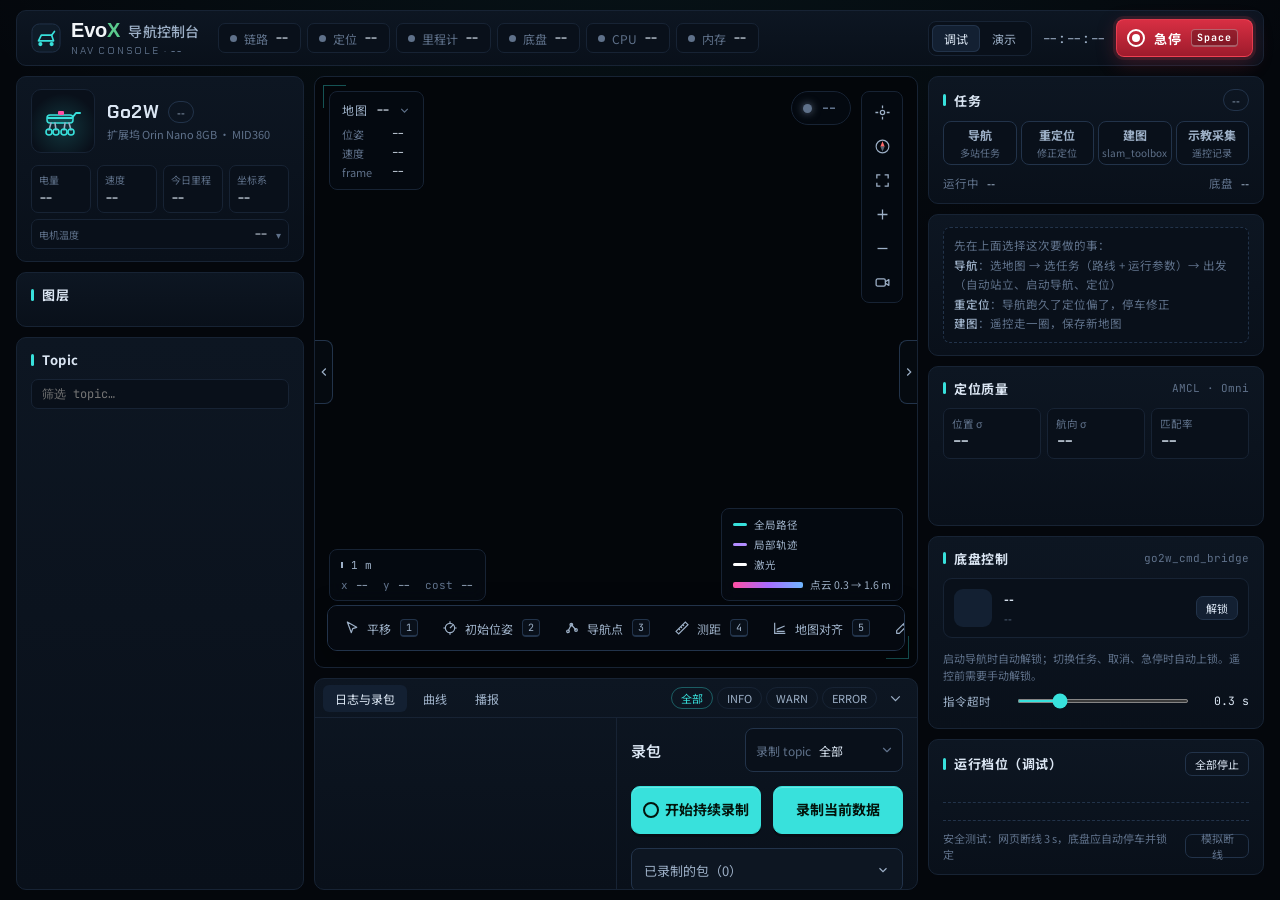
==== commit 778dd2b2: "Web console v1.3.0: merge feat/rtabmap (v1.1.13–v1.1.15) into main (v1.2.3) Brings 播报 / 站点播报 (v1.1.1" ====
--- a/static/index.html
+++ b/static/index.html
@@ -11,6 +11,7 @@
 <link rel="preconnect" href="https://fonts.gstatic.com" crossorigin>
 <link rel="stylesheet" href="https://fonts.googleapis.com/css2?family=Chakra+Petch:wght@500;600;700&family=JetBrains+Mono:wght@400;500&family=Noto+Sans+SC:wght@400;500;700&display=swap">
 <link rel="stylesheet" href="css/console.css">
+<link rel="stylesheet" href="css/recording.css">
 </head>
 <body>
 <div class="app">
@@ -242,10 +243,9 @@
           <div class="dpane" id="pLogs">
             <div class="mb">
               <div class="logs" id="logBox"></div>
-              <div>
-                <h4>录包 <span class="mono" style="color:var(--muted);font-size:11px">data/bags</span></h4>
-                <!-- 录哪些 topic：下拉多选，默认全选（= *，之后新出现的 topic 也会录）；取消勾选后只录勾着的；刷新页面恢复全选 -->
-                <div class="inrow bag-row">
+              <div id="recordingControls">
+                <div class="bag-header">
+                  <div class="bag-heading"><h4>录包</h4><span class="bag-recording-state" id="bagRecordingState" role="status" hidden>正在录制中</span></div>
                   <div class="tsel" id="bagSel">
                     <button class="tsel-btn" id="bagSelBtn" type="button" aria-haspopup="listbox" aria-expanded="false" aria-controls="bagSelPop"><span class="tsel-k">录制 topic</span><span class="tsel-v" id="bagSelSum">全部</span><svg viewBox="0 0 24 24" fill="none" stroke="currentColor" stroke-width="2" stroke-linecap="round" stroke-linejoin="round"><path d="M6 9l6 6 6-6"/></svg></button>
                     <div class="tsel-pop" id="bagSelPop" hidden>
@@ -253,11 +253,25 @@
                       <div class="tsel-list" id="bagSelList" role="listbox" aria-multiselectable="true"></div>
                     </div>
                   </div>
-                  <button class="btn sm" id="bagBtn">开始录包</button>
-                </div>
-                <div class="bag-tip">每 30 秒存一个包，包名按开始时间。全选会录包括点云在内的所有 topic，每个包可能几百 MB。</div>
-                <div class="inrow rb-row"><label class="bag-livox"><input type="checkbox" id="rbOn"> 回溯录制</label><span class="meta rb-state" id="rbState"></span><button class="btn sm pri" id="rbSave">保存刚才 20 秒</button></div>
-                <div id="bagList"></div>
+                </div>
+                <div class="bag-actions">
+                  <button class="btn pri bag-action" id="bagBtn" type="button" title="Shift+R：开始持续录制，每30秒保存一个包" aria-keyshortcuts="Shift+R">开始持续录制</button>
+                  <button class="btn pri bag-action" id="rbSave" type="button" title="Shift+Enter：保存点击前20秒和后10秒" aria-keyshortcuts="Shift+Enter">录制当前数据</button>
+                </div>
+                <p class="voice-status" id="voiceStatus" role="status" aria-live="polite"></p>
+                <div class="voice-recovery"><button class="btn sm" id="voiceRetry" hidden>重试保存语音</button><a id="voiceDownload" hidden>下载本地语音</a><button class="btn sm ghost" id="voiceDiscard" hidden>结束本次语音处理</button></div>
+                <details class="bag-disclosure bag-history" id="bagHistory">
+                  <summary><span>已录制的包（<span id="bagCount">0</span>）</span><svg viewBox="0 0 24 24" fill="none" stroke="currentColor" stroke-width="2" aria-hidden="true"><path d="M6 9l6 6 6-6"/></svg></summary>
+                  <div id="bagList"></div>
+                </details>
+                <details class="bag-disclosure bag-settings" id="bagSettings">
+                  <summary>更多设置<svg viewBox="0 0 24 24" fill="none" stroke="currentColor" stroke-width="2" aria-hidden="true"><path d="M6 9l6 6 6-6"/></svg></summary>
+                  <div class="bag-settings-body">
+                    <div class="inrow rb-row"><label class="bag-livox"><input type="checkbox" id="rbOn" checked> 回溯录制</label><span class="meta rb-state" id="rbState"></span></div>
+                    <div class="voice-controls"><label for="voiceSeconds">语音备注 <input id="voiceSeconds" type="number" min="1" max="20" step="1" value="5" inputmode="numeric"> 秒</label><span>1–20秒 · Shift+Enter</span><a id="recordPageLink" href="/record">手机录制页 ↗</a></div>
+                    <p class="bag-tip">持续录制每30秒保存一个包；录制当前数据保存点击前20秒＋后10秒。topic 默认全选，会包含之后新出现的话题。</p>
+                  </div>
+                </details>
               </div>
             </div>
           </div>
--- a/static/css/console.css
+++ b/static/css/console.css
@@ -764,5 +764,12 @@
 .route-point-dwell{grid-column:1/-1;display:flex;align-items:center;gap:6px;font-size:11px;color:var(--muted)}
 .route-point-dwell input{width:64px;height:22px;border:1px solid var(--line);border-radius:6px;background:var(--panel);color:var(--fg);padding:0 6px;font:11px var(--f-mono)}
 .route-point-dwell input:disabled{opacity:.4}
+/* 站点播报音频（11-25） */
+.route-point-audio{grid-column:1/-1;display:grid;grid-template-columns:auto minmax(0,1fr);align-items:center;gap:3px 6px;font-size:11px;color:var(--muted)}
+.route-point-audio[hidden]{display:none}
+.route-point-audio select{min-width:0;width:100%;height:24px;border:1px solid var(--line);border-radius:6px;background:var(--panel);color:var(--fg-2);padding:0 4px;font-size:11px}
+.route-point-audio.on select{border-color:var(--accent-line);color:var(--fg)}
+.route-audio-tip{grid-column:2;color:var(--muted)}
+.route-audio-tip:empty{display:none}
 /* 设了停留的站：列表里和地图上一样用橙色 */
 .route-points .route-head span.route-stay{color:#ff9f5a}
--- a/static/css/recording.css
+++ b/static/css/recording.css
@@ -0,0 +1,71 @@
+.voice-controls{display:flex;align-items:center;flex-wrap:wrap;gap:8px 16px;margin-top:10px;color:var(--fg-2);font-size:13px}
+.voice-controls label{display:flex;align-items:center;gap:8px;color:var(--fg)}
+.voice-controls input{width:64px;min-height:44px;border:1px solid var(--line-2);border-radius:8px;background:var(--panel-2);color:var(--fg);font:inherit;text-align:center}
+.voice-controls a,.voice-recovery a{color:var(--accent)}
+.voice-status{font-size:13px;line-height:1.5;color:var(--fg-2);margin:8px 0;overflow-wrap:anywhere}
+.voice-status:empty{display:none}
+.voice-status[data-kind=err],.voice-status[data-kind=warn]{color:var(--warn)}
+.voice-recovery{display:flex;justify-content:inherit;align-items:center;flex-wrap:wrap;gap:8px}
+.voice-recovery button,.voice-recovery a{min-height:44px;display:inline-flex;align-items:center;padding:8px;border:1px solid var(--line-2);border-radius:8px;background:var(--panel-2);font:inherit}
+#recordingControls .bag-header{position:relative;display:flex;align-items:center;justify-content:space-between;gap:12px;margin-bottom:14px}
+.bag-heading{display:flex;align-items:center;flex-wrap:wrap;gap:8px;min-width:0}
+#recordingControls h4{margin:0;font-size:15px;font-weight:600;color:var(--fg);white-space:nowrap}
+.bag-header .tsel{flex:none;width:58%;max-width:340px}
+.bag-header .tsel-btn{min-height:44px;border-color:var(--line-2);border-radius:8px}
+.bag-header .tsel-pop{position:absolute;z-index:5;right:0;top:100%;width:min(100%,400px);box-shadow:0 8px 24px rgba(0,0,0,.35)}
+.bag-actions{display:grid;grid-template-columns:repeat(2,minmax(0,1fr));gap:12px;margin-bottom:14px}
+#recordingControls .bag-action{height:auto;min-height:48px;padding:12px 10px;border-radius:9px;font-size:14px;line-height:1.4;box-shadow:inset 0 1px 0 rgba(255,255,255,.25),0 3px 0 rgba(0,0,0,.3);transition:transform .12s,filter .12s;touch-action:manipulation}
+#recordingControls .bag-action:active:not(:disabled){transform:translateY(1px);box-shadow:inset 0 1px 0 rgba(255,255,255,.12),0 1px 0 rgba(0,0,0,.3)}
+#bagBtn::before{content:"";flex:none;width:12px;height:12px;border:2px solid currentColor;border-radius:50%}
+#recordingControls #bagBtn[data-state=run]{background:var(--crit);border-color:var(--crit);color:var(--bg)}
+#bagBtn[data-state=run]::before{border:0;border-radius:2px;background:currentColor}
+.bag-recording-state{display:inline-flex;align-items:center;gap:6px;color:var(--crit);font-size:12px;line-height:1.5}
+.bag-recording-state::before{content:"";width:6px;height:6px;border-radius:50%;background:currentColor;flex:none}
+.bag-settings{margin-top:16px;padding-top:10px;border-top:1px solid var(--line-2)}
+.bag-disclosure>summary{display:inline-flex;align-items:center;gap:8px;min-height:44px;padding:8px 12px;border:1px solid var(--line-2);border-radius:8px;background:var(--panel-2);color:var(--fg-2);font-size:13px;cursor:pointer;list-style:none}
+.bag-disclosure>summary::-webkit-details-marker{display:none}
+.bag-disclosure>summary:focus-visible{outline:2px solid var(--accent);outline-offset:2px}
+.bag-disclosure>summary:hover{color:var(--fg);border-color:var(--fg-2)}
+.bag-disclosure>summary svg{width:14px;height:14px;transition:transform .12s}
+.bag-disclosure[open]>summary svg{transform:rotate(180deg)}
+.bag-history>summary{display:flex;justify-content:space-between}
+.bag-history #bagList{padding-top:6px}
+.bag-settings-body{padding-top:12px}
+.bag-settings .bag-tip{margin:12px 0 0;line-height:1.7;color:var(--fg-2)}
+@media(max-width:700px){#pLogs .mb{grid-template-columns:minmax(0,1fr);height:auto}#pLogs #recordingControls{grid-row:1;border-left:0}#pLogs .mb>.logs{max-height:160px;border-top:1px solid var(--line)}}
+@media(prefers-reduced-motion:reduce){#recordingControls .bag-action,.bag-disclosure>summary svg{transition:none}}
+.record-page{height:auto;min-height:100dvh;overflow:auto;background:var(--bg);font-size:16px}
+.record-page a{color:var(--fg-2);text-decoration:none;min-height:44px;display:inline-flex;align-items:center}
+.record-page a:hover{color:var(--accent)}
+.record-page :focus-visible{outline:2px solid var(--accent);outline-offset:4px}
+.recorder{max-width:680px;margin:0 auto;padding:calc(16px + env(safe-area-inset-top)) 20px calc(350px + env(safe-area-inset-bottom))}
+.recorder-header{display:flex;align-items:center;justify-content:space-between;gap:16px;margin-bottom:20px}
+.recorder-header>div{display:flex;align-items:center;gap:14px}
+.recorder-brand{font-family:var(--f-display);font-size:20px;font-weight:700;color:var(--accent)}
+.recorder-header h1{font-size:20px;font-weight:600;margin:0}
+.recorder-header a{font-size:14px}
+.recorder-context{display:flex;justify-content:space-between;flex-wrap:wrap;gap:8px;padding:12px 0 20px;border-bottom:1px solid var(--line-2);color:var(--fg-2);font-size:14px}
+#recordConnection[data-ready=true]{color:var(--ok)}
+.record-results-heading{display:flex;align-items:center;justify-content:space-between;margin-top:24px}
+.record-results-heading h2{font-size:15px;margin:0;font-weight:500}
+#recordCount{font:13px var(--f-mono);color:var(--fg-2)}
+.record-results{display:grid;gap:12px;margin-top:16px}
+.record-result{padding:16px;border:1px solid var(--line-2);border-radius:12px;background:var(--panel)}
+.record-result h3{font:500 14px/1.6 var(--f-mono);overflow-wrap:anywhere;margin:0 0 8px}
+.record-result p{font-size:13px;color:var(--fg-2);line-height:1.6;margin:4px 0}
+.record-result audio{display:block;width:100%;max-width:100%;height:44px;margin-top:12px}
+.record-voice-recover{min-height:44px;margin-top:8px;padding:8px 12px;border:1px solid var(--line-2);border-radius:8px;background:var(--panel-2);color:var(--warn)}
+.record-empty{font-size:14px;line-height:1.8;color:var(--fg-2);padding:32px 0}
+.record-dock{position:fixed;bottom:0;left:0;right:0;display:flex;align-items:center;flex-direction:column;padding:12px 20px calc(12px + env(safe-area-inset-bottom));border-top:1px solid var(--line-2);background:var(--bg);z-index:10;text-align:center}
+.record-dock .voice-controls{margin:0;justify-content:center;font-size:14px}
+.record-dock .voice-status{max-width:600px;margin:8px 0;font-size:13px}
+.record-dock .voice-recovery{justify-content:center;font-size:13px}
+.record-shutter{width:88px;height:88px;flex:none;border:3px solid var(--fg);border-radius:50%;background:transparent;display:grid;place-items:center;margin:14px 0 8px;padding:5px;touch-action:manipulation;transition:opacity .15s,transform .15s}
+.record-shutter span{display:block;width:100%;height:100%;border-radius:50%;background:var(--crit);transition:border-radius .15s,transform .15s}
+.record-shutter:active:not(:disabled){transform:scale(.94)}
+.record-shutter:disabled{opacity:.4;cursor:default}
+.record-shutter[data-busy=true]{opacity:.75}
+.record-shutter[data-busy=true] span{border-radius:12px;transform:scale(.55)}
+.record-hint{font-size:13px;line-height:1.5;color:var(--fg-2);margin:0;max-width:540px}
+@media(max-height:500px) and (orientation:landscape){.record-shutter{width:64px;height:64px;margin:8px 0 4px}.record-dock{padding-top:8px}.recorder{padding-bottom:310px}.record-dock .voice-controls input{min-height:44px}.recorder-header{margin-bottom:8px}}
+@media(prefers-reduced-motion:reduce){.record-shutter,.record-shutter span{transition:none}}
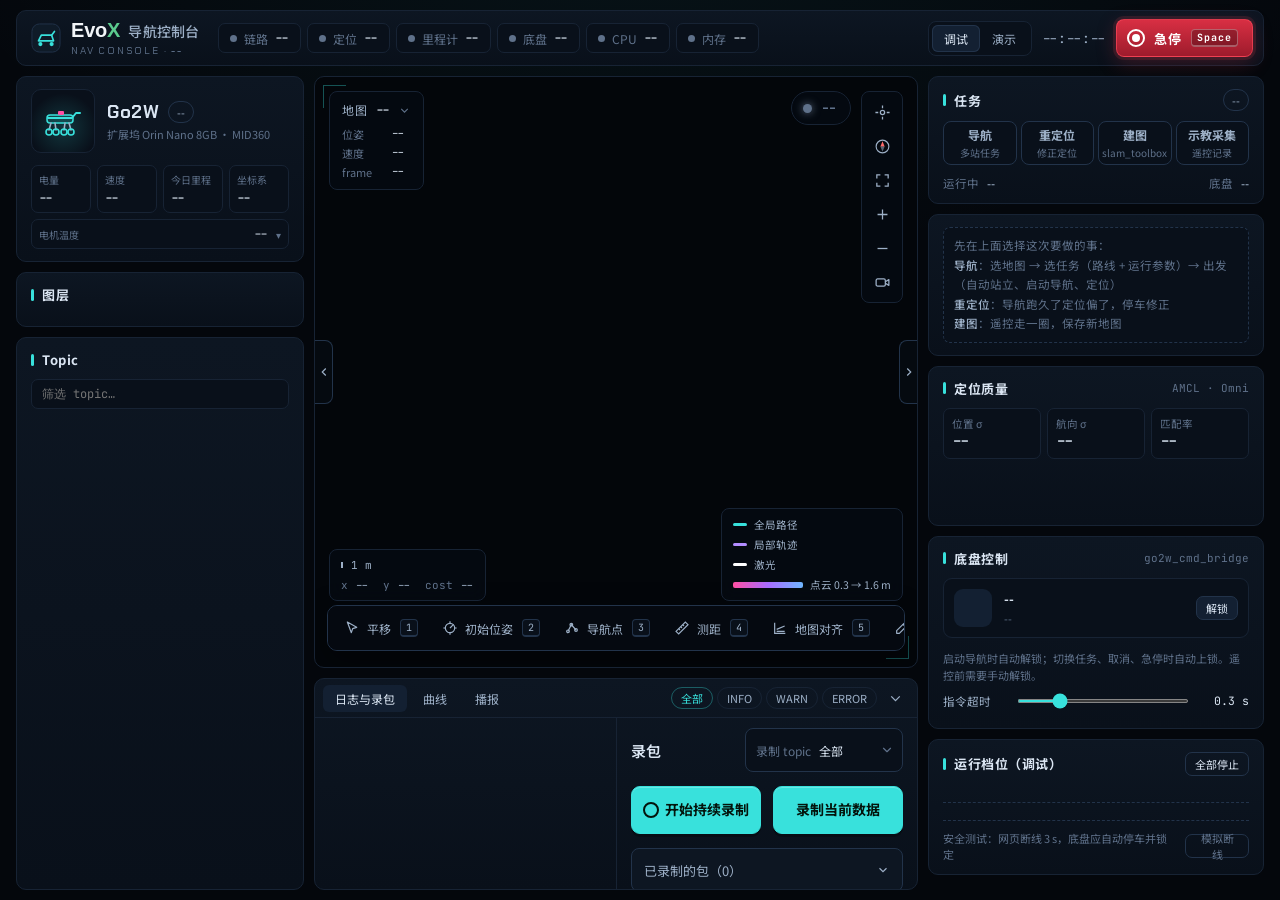
==== commit bf8d993f: "feat: add waypoint force crossing intervals" ====
--- a/static/index.html
+++ b/static/index.html
@@ -262,6 +262,16 @@
                 <div class="voice-recovery"><button class="btn sm" id="voiceRetry" hidden>重试保存语音</button><a id="voiceDownload" hidden>下载本地语音</a><button class="btn sm ghost" id="voiceDiscard" hidden>结束本次语音处理</button></div>
                 <details class="bag-disclosure bag-history" id="bagHistory">
                   <summary><span>已录制的包（<span id="bagCount">0</span>）</span><svg viewBox="0 0 24 24" fill="none" stroke="currentColor" stroke-width="2" aria-hidden="true"><path d="M6 9l6 6 6-6"/></svg></summary>
+                  <div class="bag-upload-actions">
+                    <label><input type="checkbox" id="bagUploadAll"> 全选</label>
+                    <button class="btn" id="bagUploadSelected" type="button" disabled>上传所选</button>
+                    <span class="meta" id="bagUploadSummary" role="status">可同时上传 2 个包，其余排队</span>
+                  </div>
+                  <div class="bag-voice-player" id="bagVoicePlayback" hidden>
+                    <div class="bag-voice-heading"><span id="bagVoiceName"></span><button class="ib" id="bagVoiceClose" aria-label="关闭录音播放" title="关闭录音播放">×</button></div>
+                    <audio id="bagVoiceAudio" controls preload="none" aria-label="录包语音备注"></audio>
+                    <p id="bagVoiceMessage" role="status"></p>
+                  </div>
                   <div id="bagList"></div>
                 </details>
                 <details class="bag-disclosure bag-settings" id="bagSettings">
@@ -314,6 +324,7 @@
                   <button class="btn sm danger" id="routeDelete" title="删除所选任务" hidden>删除</button>
                 </div>
                 <div class="route-hint" id="routeHint" aria-live="polite"></div>
+                <div class="route-hint" id="routeCrossingHint" aria-live="polite"></div>
                 <ol id="routePoints" class="route-points"></ol>
                 <div class="btn-row route-controls">
                   <button class="btn sm pri" id="routeConfirm">确认路线</button>
@@ -323,9 +334,10 @@
                   <div class="patrol-opt route-loop"><label><input type="checkbox" id="routeRound" aria-describedby="routeLoopTip">循环</label><input id="routeLoops" type="number" min="0" max="1000" value="1" aria-label="循环圈数" disabled><span>圈</span></div>
                   <div class="route-hint route-loop-tip" id="routeLoopTip">到终点后直接回 1 号点算一圈，不原路返回 · 0 圈 = 一直循环</div>
                   <div class="patrol-opt route-loop"><label><input type="checkbox" id="routeThrough" aria-describedby="routeThroughTip" checked>连续通过</label></div>
-                  <div class="route-hint route-loop-tip" id="routeThroughTip">一次规划经过各站的连续路径，中间站不减速、不停车；设了停留的站和终点照常停稳。关掉 = 一站一站走</div>
+                  <div class="route-hint route-loop-tip" id="routeThroughTip">相同限速的连续站点一起规划，限速变化处会分段；设了停留的站和终点照常停稳。关掉 = 一站一站走</div>
                   <div class="sl"><label for="rtV">最大 vx</label><input type="range" id="rtV" min="0.1" max="1.2" step="0.05" value="0.45"><output id="oRtV">0.45 m/s</output></div>
-                  <div class="sl"><label for="rtW">最大 wz</label><input type="range" id="rtW" min="0.2" max="1.5" step="0.1" value="1.2"><output id="oRtW">1.2 rad/s</output></div>
+                  <div class="sl"><label for="rtW">最大 wz</label><input type="range" id="rtW" min="0.2" max="2" step="0.1" value="1.2"><output id="oRtW">1.2 rad/s</output></div>
+                  <div class="route-hint">站点最大 vx 留空时继承任务上限；每段按任务上限和两端站点限速中的较小值行驶。</div>
                 </div>
                 <div class="inrow route-controls" id="routeSaveRow" hidden>
                   <input id="routeName" placeholder="任务名称" aria-label="任务名称" maxlength="60">
@@ -342,7 +354,7 @@
                     <div class="route-resume-info" id="routeResumeInfo"></div>
                     <ol class="route-resume-stops" id="routeResumeStops" aria-label="各站完成情况"></ol>
                     <div class="route-resume-why" id="routeResumeWhy"></div>
-                    <div class="btn-row"><button class="btn pri" id="routeResumeGo">继续任务</button><button class="btn" id="routeResumeSkip">跳过这站继续</button></div>
+                    <div class="btn-row"><button class="btn pri" id="routeResumeGo">继续任务</button><button class="btn" id="routeResumeSkip">跳过这站继续</button><button class="btn danger" id="routeResumeTerminate">终止任务</button></div>
                     <div class="route-hint">继续：站起、启动导航、定位后，从没到的那一站接着跑完剩下的站，圈数接着算。点上面的「从头出发」是从第 1 站重新开始，断点作废。</div>
                   </div>
                   <ul class="prep-list" id="prepList" hidden>
@@ -378,7 +390,7 @@
           <div class="task-speed" id="taskSpeed">
             <div class="route-opts-h">临时调速<span>只对这次运行生效，不改保存的任务</span></div>
             <div class="sl"><label for="slV">最大 vx</label><input type="range" id="slV" min="0.1" max="1.2" step="0.05" value="0.45"><output id="oV">0.45 m/s</output></div>
-            <div class="sl"><label for="slW">最大 wz</label><input type="range" id="slW" min="0.2" max="1.5" step="0.1" value="1.2"><output id="oW">1.2 rad/s</output></div>
+            <div class="sl"><label for="slW">最大 wz</label><input type="range" id="slW" min="0.2" max="2" step="0.1" value="1.2"><output id="oW">1.2 rad/s</output></div>
           </div>
         </div>
         <div class="empty" id="taskEmpty" hidden>当前没有任务。在上方选择一个多站任务，或用地图工具栏的「导航点」新建。</div>
--- a/static/css/console.css
+++ b/static/css/console.css
@@ -503,6 +503,10 @@
 .route-points span{font-size:11px;overflow:hidden;text-overflow:ellipsis;white-space:nowrap}
 .route-point-name{grid-column:1/-1;width:100%;min-width:0;height:24px;border:1px solid var(--line);border-radius:6px;background:var(--panel);color:var(--fg);padding:0 7px;font-size:11px}
 .route-point-note{grid-column:1/-1;width:100%;min-width:0;min-height:38px;border:1px solid var(--line);border-radius:6px;background:var(--panel);color:var(--fg);padding:4px 7px;font-family:inherit;font-size:11px;line-height:1.4;resize:vertical}
+.route-point-crossing{grid-column:1/-1;display:flex;align-items:center;gap:6px;min-height:44px;font-size:12px;cursor:pointer}
+.route-point-crossing input{width:16px;height:16px;margin:0;accent-color:var(--accent)}
+#routeCrossingHint{color:var(--fg-2);line-height:1.5;margin-top:4px}
+#routeCrossingHint.route-crossing-error{color:var(--crit)}
 .route-points .btn{padding:0 6px}
 .route-controls{margin-top:8px}
 .route-points .route-end{color:#94e8a8}
@@ -761,6 +765,16 @@
 .route-resume-stops li[data-s="next"]{border-color:var(--warn);color:var(--warn);font-weight:600}
 
 /* 站点停留秒数（11-24） */
+.route-point-speed{grid-column:1/-1;display:flex;flex-wrap:wrap;align-items:center;gap:4px 6px;font-size:11px;color:var(--muted)}
+.route-point-speed input{width:112px;min-width:0;height:26px;border:1px solid var(--line);border-radius:6px;background:var(--panel);color:var(--fg);padding:0 6px;font:11px var(--f-mono)}
+.route-point-speed input[aria-invalid="true"]{border-color:var(--crit)}
+.route-points .route-point-speed-error{flex-basis:100%;white-space:normal;color:var(--crit)}
+.route-point-speed-error:empty{display:none}
+.route-resume .btn-row{display:grid;grid-template-columns:repeat(2,minmax(0,1fr))}
+.route-resume .btn{white-space:nowrap}
+#routeResumeSkip{grid-column:1/-1;grid-row:2}
+.route-opts .sl{grid-template-columns:46px minmax(0,1fr) 76px;gap:8px}
+.route-opts .sl output{white-space:nowrap}
 .route-point-dwell{grid-column:1/-1;display:flex;align-items:center;gap:6px;font-size:11px;color:var(--muted)}
 .route-point-dwell input{width:64px;height:22px;border:1px solid var(--line);border-radius:6px;background:var(--panel);color:var(--fg);padding:0 6px;font:11px var(--f-mono)}
 .route-point-dwell input:disabled{opacity:.4}
--- a/static/css/recording.css
+++ b/static/css/recording.css
@@ -30,6 +30,17 @@
 .bag-disclosure[open]>summary svg{transform:rotate(180deg)}
 .bag-history>summary{display:flex;justify-content:space-between}
 .bag-history #bagList{padding-top:6px}
+.bag-upload-actions{display:flex;align-items:center;flex-wrap:wrap;gap:8px 12px;padding-top:8px}
+.bag-upload-actions label{display:inline-flex;align-items:center;gap:6px;min-height:44px;cursor:pointer;font-size:12px}
+.bag-upload-actions input,.bag-check input{accent-color:var(--accent);margin:0}
+.bag-upload-actions .btn{min-height:44px}
+.bag-upload-actions .meta{font-size:11px;color:var(--muted)}
+#bagList .mrow.bag{grid-template-columns:28px minmax(0,1fr) auto 44px 44px;gap:6px;padding:6px 0}
+.bag-check{display:flex;align-items:center;justify-content:center;min-height:44px;cursor:pointer}
+.bag-meta{display:flex;align-items:center;gap:8px}
+#bagList .bag-up,#bagList .bag-del{width:44px;height:44px}
+.bag-st.queued{color:var(--warn)}
+@media(max-width:700px){#bagList .mrow.bag{grid-template-columns:28px minmax(0,1fr) 44px 44px;gap:2px 6px}#bagList .mn{grid-column:2;grid-row:1}#bagList .bag-meta{grid-column:2;grid-row:2;flex-wrap:wrap;gap:3px 8px}#bagList .bag-check{grid-column:1;grid-row:1/3}#bagList .bag-up{grid-column:3;grid-row:1/3}#bagList .bag-del{grid-column:4;grid-row:1/3}.bag-upload-actions .meta{flex-basis:100%}}
 .bag-settings-body{padding-top:12px}
 .bag-settings .bag-tip{margin:12px 0 0;line-height:1.7;color:var(--fg-2)}
 @media(max-width:700px){#pLogs .mb{grid-template-columns:minmax(0,1fr);height:auto}#pLogs #recordingControls{grid-row:1;border-left:0}#pLogs .mb>.logs{max-height:160px;border-top:1px solid var(--line)}}
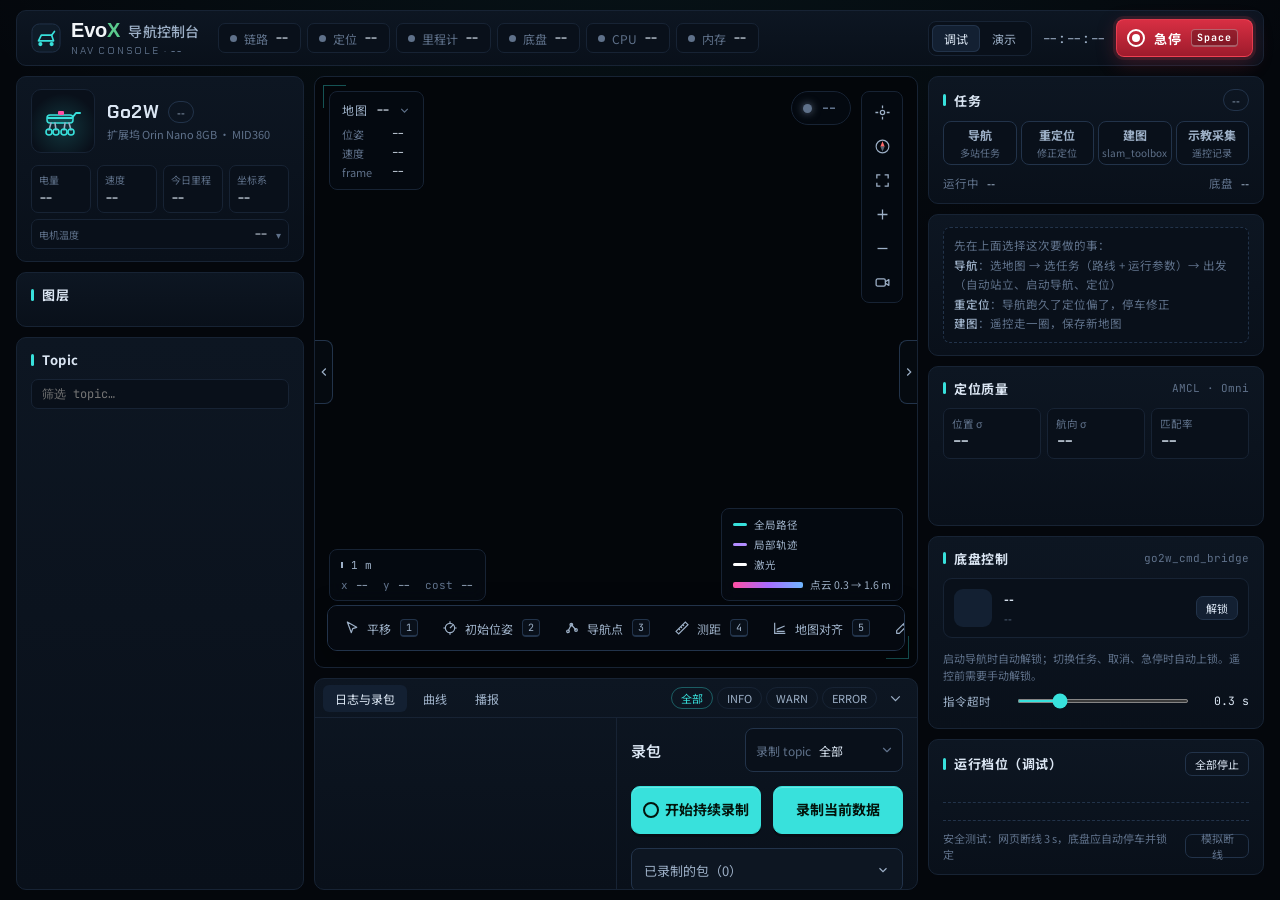
==== commit 97aa3e7e: "feat(recording): play voice notes beside saved bags" ====
--- a/static/index.html
+++ b/static/index.html
@@ -324,7 +324,6 @@
                   <button class="btn sm danger" id="routeDelete" title="删除所选任务" hidden>删除</button>
                 </div>
                 <div class="route-hint" id="routeHint" aria-live="polite"></div>
-                <div class="route-hint" id="routeCrossingHint" aria-live="polite"></div>
                 <ol id="routePoints" class="route-points"></ol>
                 <div class="btn-row route-controls">
                   <button class="btn sm pri" id="routeConfirm">确认路线</button>
--- a/static/css/recording.css
+++ b/static/css/recording.css
@@ -35,12 +35,20 @@
 .bag-upload-actions input,.bag-check input{accent-color:var(--accent);margin:0}
 .bag-upload-actions .btn{min-height:44px}
 .bag-upload-actions .meta{font-size:11px;color:var(--muted)}
-#bagList .mrow.bag{grid-template-columns:28px minmax(0,1fr) auto 44px 44px;gap:6px;padding:6px 0}
+#bagList .mrow.bag{grid-template-columns:28px minmax(0,1fr) auto 44px 44px 44px;gap:6px;padding:6px 0}
 .bag-check{display:flex;align-items:center;justify-content:center;min-height:44px;cursor:pointer}
-.bag-meta{display:flex;align-items:center;gap:8px}
-#bagList .bag-up,#bagList .bag-del{width:44px;height:44px}
+.bag-meta{display:flex;align-items:center;flex-wrap:wrap;gap:4px 8px}
+#bagList .bag-up,#bagList .bag-del,#bagList .bag-voice{width:44px;height:44px}
+.bag-voice[aria-pressed=true]{color:var(--accent)}
+.bag-voice-player{margin-top:10px;padding:10px;border:1px solid var(--line);border-radius:8px;min-width:0}
+.bag-voice-heading{display:flex;align-items:center;gap:8px;color:var(--fg-2);font-size:12px}
+.bag-voice-heading span{flex:1;min-width:0;overflow-wrap:anywhere}
+.bag-voice-heading button{width:44px;height:44px;flex-shrink:0}
+.bag-voice-player audio{display:block;width:100%;min-width:0;height:44px}
+.bag-voice-player p{font-size:12px;color:var(--warn);margin:8px 0 0}
+.bag-voice-player p:empty{display:none}
 .bag-st.queued{color:var(--warn)}
-@media(max-width:700px){#bagList .mrow.bag{grid-template-columns:28px minmax(0,1fr) 44px 44px;gap:2px 6px}#bagList .mn{grid-column:2;grid-row:1}#bagList .bag-meta{grid-column:2;grid-row:2;flex-wrap:wrap;gap:3px 8px}#bagList .bag-check{grid-column:1;grid-row:1/3}#bagList .bag-up{grid-column:3;grid-row:1/3}#bagList .bag-del{grid-column:4;grid-row:1/3}.bag-upload-actions .meta{flex-basis:100%}}
+@media(max-width:700px){#bagList .mrow.bag{grid-template-columns:28px minmax(0,1fr) 44px 44px 44px;gap:2px 4px}#bagList .mn{grid-column:2;grid-row:1}#bagList .bag-meta{grid-column:2;grid-row:2;gap:3px 8px}#bagList .bag-check{grid-column:1;grid-row:1/3}#bagList .bag-voice{grid-column:3;grid-row:1/3}#bagList .bag-up{grid-column:4;grid-row:1/3}#bagList .bag-del{grid-column:5;grid-row:1/3}.bag-upload-actions .meta{flex-basis:100%}}
 .bag-settings-body{padding-top:12px}
 .bag-settings .bag-tip{margin:12px 0 0;line-height:1.7;color:var(--fg-2)}
 @media(max-width:700px){#pLogs .mb{grid-template-columns:minmax(0,1fr);height:auto}#pLogs #recordingControls{grid-row:1;border-left:0}#pLogs .mb>.logs{max-height:160px;border-top:1px solid var(--line)}}
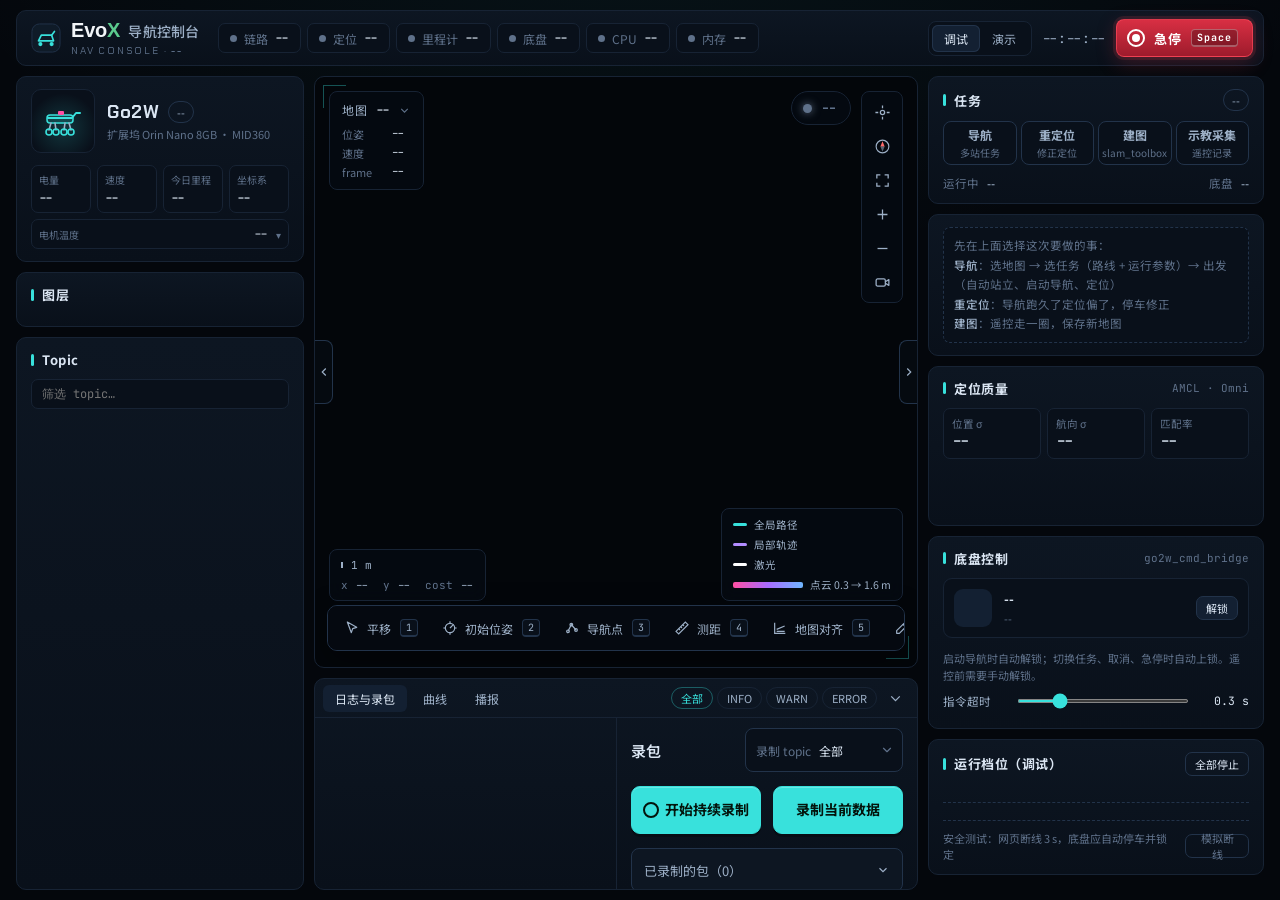
==== commit 83c15b60: "feat: show top CPU processes from status chip" ====
--- a/static/index.html
+++ b/static/index.html
@@ -30,7 +30,7 @@
       <div class="chip" id="chOdom"><i></i><span class="k">里程计</span><b>--</b></div>
       <div class="chip" id="chBase"><i></i><span class="k">底盘</span><b>--</b></div>
       <div class="chip" id="chPose" hidden><i></i><span class="k">姿态</span><b>--</b></div>
-      <div class="chip" id="chCpu"><i></i><span class="k">CPU</span><b>--</b></div>
+      <button type="button" class="chip" id="chCpu" aria-label="查看 CPU 占用前 5" aria-haspopup="dialog" title="点击查看占 CPU 最高的 5 个模块"><i></i><span class="k">CPU</span><b>--</b></button>
       <div class="chip" id="chMem"><i></i><span class="k">内存</span><b>--</b></div>
       <div class="chip rec" id="chRec" hidden><i></i><span class="k">录包</span><b>00:00</b></div>
     </div>
@@ -324,6 +324,7 @@
                   <button class="btn sm danger" id="routeDelete" title="删除所选任务" hidden>删除</button>
                 </div>
                 <div class="route-hint" id="routeHint" aria-live="polite"></div>
+                <div class="route-hint" id="routeCrossingHint" aria-live="polite"></div>
                 <ol id="routePoints" class="route-points"></ol>
                 <div class="btn-row route-controls">
                   <button class="btn sm pri" id="routeConfirm">确认路线</button>
--- a/static/css/console.css
+++ b/static/css/console.css
@@ -461,6 +461,25 @@
 .modal p{margin:0 0 16px;color:var(--fg-2);line-height:1.65}
 .modal .btn-row{justify-content:flex-end}
 .modal .btn-row .btn{flex:none;min-width:84px}
+#chCpu:hover{background:var(--raise);border-color:var(--accent)}
+.cpu-modal{width:min(520px,calc(100vw - 32px));max-height:calc(100dvh - 32px);overflow:auto}
+.cpu-heading{display:flex;align-items:center;justify-content:space-between;gap:12px}
+.cpu-mode{font-size:11px;color:var(--warn);border:1px solid var(--warn);border-radius:4px;padding:2px 6px}
+.cpu-total{display:flex;align-items:baseline;gap:12px;margin:8px 0 4px;font-size:12px;color:var(--fg-2)}
+.cpu-total b{font:600 26px var(--f-mono);color:var(--accent)}
+.cpu-status{min-height:32px;padding:6px 0;font-size:11px;line-height:1.6;color:var(--muted)}
+.cpu-status[data-s=warn]{color:var(--warn)}
+.cpu-table{width:100%;border-collapse:collapse;table-layout:fixed;margin-bottom:14px}
+.cpu-table th{text-align:left;padding:8px 0;border-bottom:1px solid var(--line-2);font-size:11px;color:var(--muted);font-weight:500}
+.cpu-table th:last-child{width:100px;text-align:right}
+.cpu-table td{padding:10px 0;border-bottom:1px solid var(--line);vertical-align:middle}
+.cpu-table td:first-child{padding-right:18px}
+.cpu-table td:last-child{text-align:right;font:12px var(--f-mono)}
+.cpu-name{display:block;font:12px var(--f-mono);overflow-wrap:anywhere}
+.cpu-table small{display:block;margin-top:3px;font:10px var(--f-mono);color:var(--muted)}
+.cpu-bar{display:block;height:3px;margin-top:6px;border-radius:3px;overflow:hidden;background:var(--line)}
+.cpu-bar i{display:block;height:100%;background:var(--accent)}
+.cpu-modal .cpu-scope{font-size:11px;line-height:1.7;color:var(--muted);margin:0 0 16px}
 
 @media (max-width:1100px){
   body{overflow:auto}
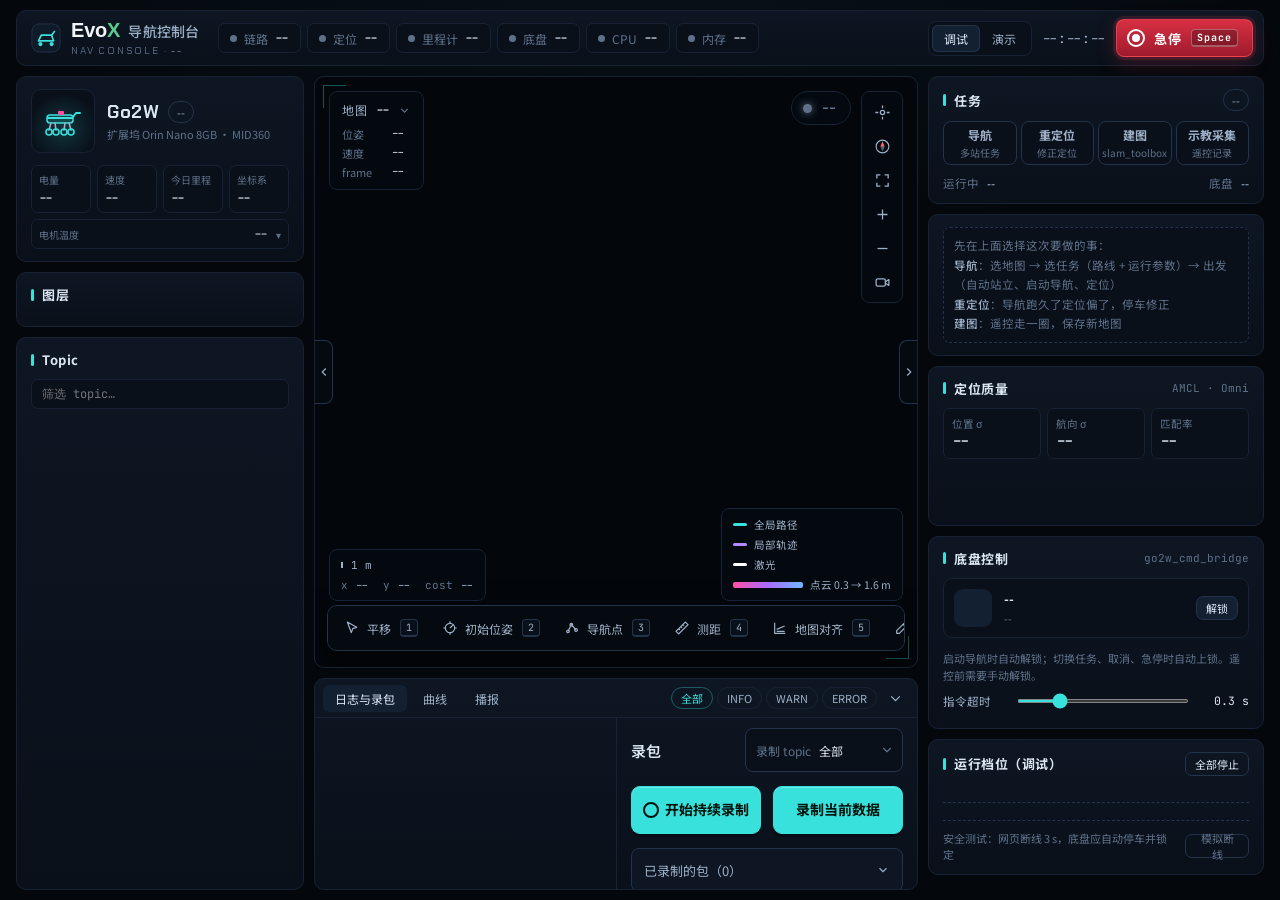
==== commit dbaede9f: "Web console v1.6.3: auto-localize searches near last pose / parking / route stations first, and a dr" ====
--- a/static/index.html
+++ b/static/index.html
@@ -364,7 +364,7 @@
                     <li data-k="go"><i></i><span>下发任务</span><small></small></li>
                   </ul>
                   <div class="note" id="navAutoNote" hidden></div>
-                  <div class="inrow" id="prepLocRow" hidden><button class="btn sm pri" id="navAutoBtn">自动定位</button><button class="btn sm" id="navMoveBtn" hidden title="机器狗小范围移动一次（前进 / 后退 0.3 m 或原地转 45°）后再自动定位，两处结果一致就采用">移动后重试</button><button class="btn sm" id="navInitBtn">在地图上选择</button><button class="btn sm" id="navInitOk" title="AMCL 现在的位姿是对的，不用重新设置">当前位置正确</button></div>
+                  <div class="inrow" id="prepLocRow" style="flex-wrap:wrap" hidden><button class="btn sm pri" id="navAutoBtn">自动定位</button><button class="btn sm" id="navAreaBtn" title="在地图上点一下狗的大概位置（按住拖动可以把圈画大），只在圈里找，大地图上快很多">指定大概位置</button><button class="btn sm" id="navMoveBtn" hidden title="机器狗小范围移动一次（前进 / 后退 0.3 m 或原地转 45°）后再自动定位，两处结果一致就采用">移动后重试</button><button class="btn sm" id="navInitBtn">在地图上选择</button><button class="btn sm" id="navInitOk" title="AMCL 现在的位姿是对的，不用重新设置">当前位置正确</button></div>
                   <div class="btn-row" id="prepBtns" hidden><button class="btn danger" id="prepStop">取消出发</button><button class="btn" id="prepRetry" hidden>重试</button></div>
                   <p class="hint">点「出发」后自动：站立 → 启动导航 → 定位 → 解锁底盘并出发。随时可以按急停（Space）或「取消出发」。</p>
                 </div>
@@ -465,7 +465,8 @@
           <div class="inrow"><button class="btn sm ghost" id="relocUndo" disabled>撤销改动</button><button class="btn sm pri" id="relocApply" disabled style="flex:1">应用到 AMCL</button></div>
         </div>
         <div class="note" id="relocAutoNote" hidden style="margin-top:10px"></div>
-        <div class="inrow" style="margin-top:10px"><button class="btn sm" id="relocAuto" title="用当前激光在整张地图上自动找机器人位置（机器人要静止）。结果可信才发给 AMCL">自动定位</button><button class="btn sm" id="relocMove" hidden title="机器狗小范围移动一次（前进 / 后退 0.3 m 或原地转 45°）后再自动定位，两处结果一致就采用">移动后重试</button><button class="btn sm" id="relocInit" title="偏得太远、微调不过来时，用「初始位姿」工具重新点一个位置">重新给位置</button><button class="btn sm" id="relocBack" style="flex:1">完成，返回导航</button></div>
+        <div class="inrow" style="margin-top:10px"><button class="btn sm" id="relocAuto" title="用当前激光在整张地图上自动找机器人位置（机器人要静止）。结果可信才发给 AMCL">自动定位</button><button class="btn sm" id="relocArea" title="在地图上点一下狗的大概位置（按住拖动可以把圈画大），只在圈里找，大地图上快很多">指定大概位置</button><button class="btn sm" id="relocMove" hidden title="机器狗小范围移动一次（前进 / 后退 0.3 m 或原地转 45°）后再自动定位，两处结果一致就采用">移动后重试</button><button class="btn sm" id="relocInit" title="偏得太远、微调不过来时，用「初始位姿」工具重新点一个位置">重新给位置</button></div>
+        <div class="inrow"><button class="btn sm" id="relocBack" style="flex:1">完成，返回导航</button></div>
       </section>
 
       <section class="panel card" id="flowMap" hidden>
--- a/static/css/console.css
+++ b/static/css/console.css
@@ -20,11 +20,11 @@
 .mono{font-family:var(--f-mono);font-variant-numeric:tabular-nums}
 kbd{font-family:var(--f-mono);font-size:10px;padding:1px 5px;border:1px solid var(--line-2);border-bottom-width:2px;border-radius:4px;color:var(--fg-2);background:var(--panel)}
 
-.app{height:100%;display:grid;grid-template-rows:56px minmax(0,1fr);gap:10px;padding:10px 16px}
+.app{height:100%;display:grid;grid-template-rows:minmax(56px,auto) minmax(0,1fr);gap:10px;padding:10px 16px}
 .panel{background:linear-gradient(180deg,var(--panel-2),var(--panel));border:1px solid var(--line);border-radius:10px}
 
 /* ---------- top bar ---------- */
-.top{display:flex;align-items:center;gap:18px;padding:0 10px 0 14px}
+.top{display:flex;align-items:center;gap:18px;padding:8px 10px 8px 14px}
 .brand{display:flex;align-items:center;gap:10px;flex:none}
 .brand svg{width:30px;height:30px}
 .brand-name{font-family:var(--f-display);font-weight:700;font-size:17px;letter-spacing:.06em;line-height:1}
@@ -45,7 +45,7 @@
 .ver-log h4{margin:0 0 6px;font-size:13px;font-family:var(--f-mono);font-weight:600}
 .ver-log h4 small{margin-left:8px;color:var(--muted);font-weight:400}
 .ver-log ul{margin:0;padding-left:18px;color:var(--fg-2);line-height:1.65;font-size:12.5px}
-.chips{display:flex;gap:6px;flex:1;min-width:0;overflow:hidden}
+.chips{display:flex;flex-wrap:wrap;gap:6px;flex:1;min-width:0}
 .chip{display:flex;align-items:center;gap:7px;height:30px;padding:0 11px;border-radius:7px;background:var(--panel);border:1px solid var(--line);white-space:nowrap;flex:none}
 .chip i{width:7px;height:7px;border-radius:50%;background:var(--muted)}
 .chip .k{color:var(--muted);font-size:12px}
